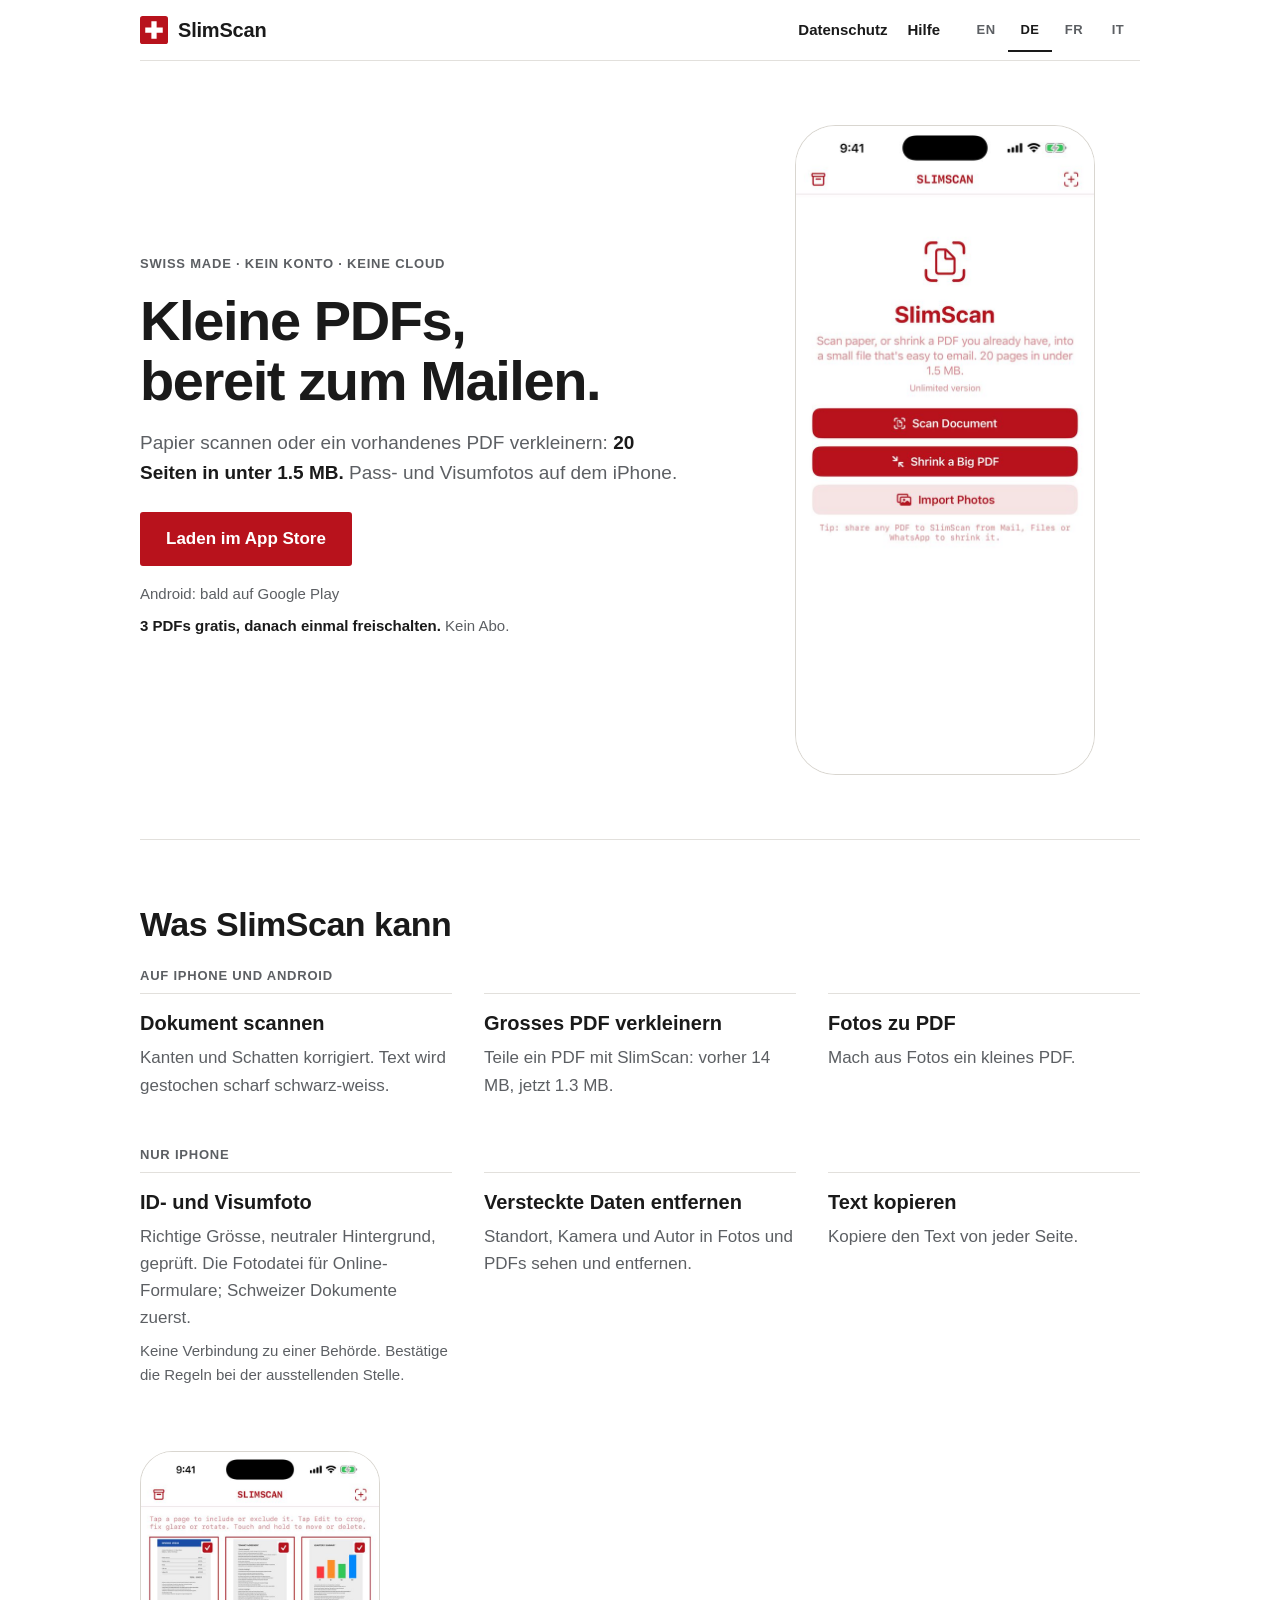
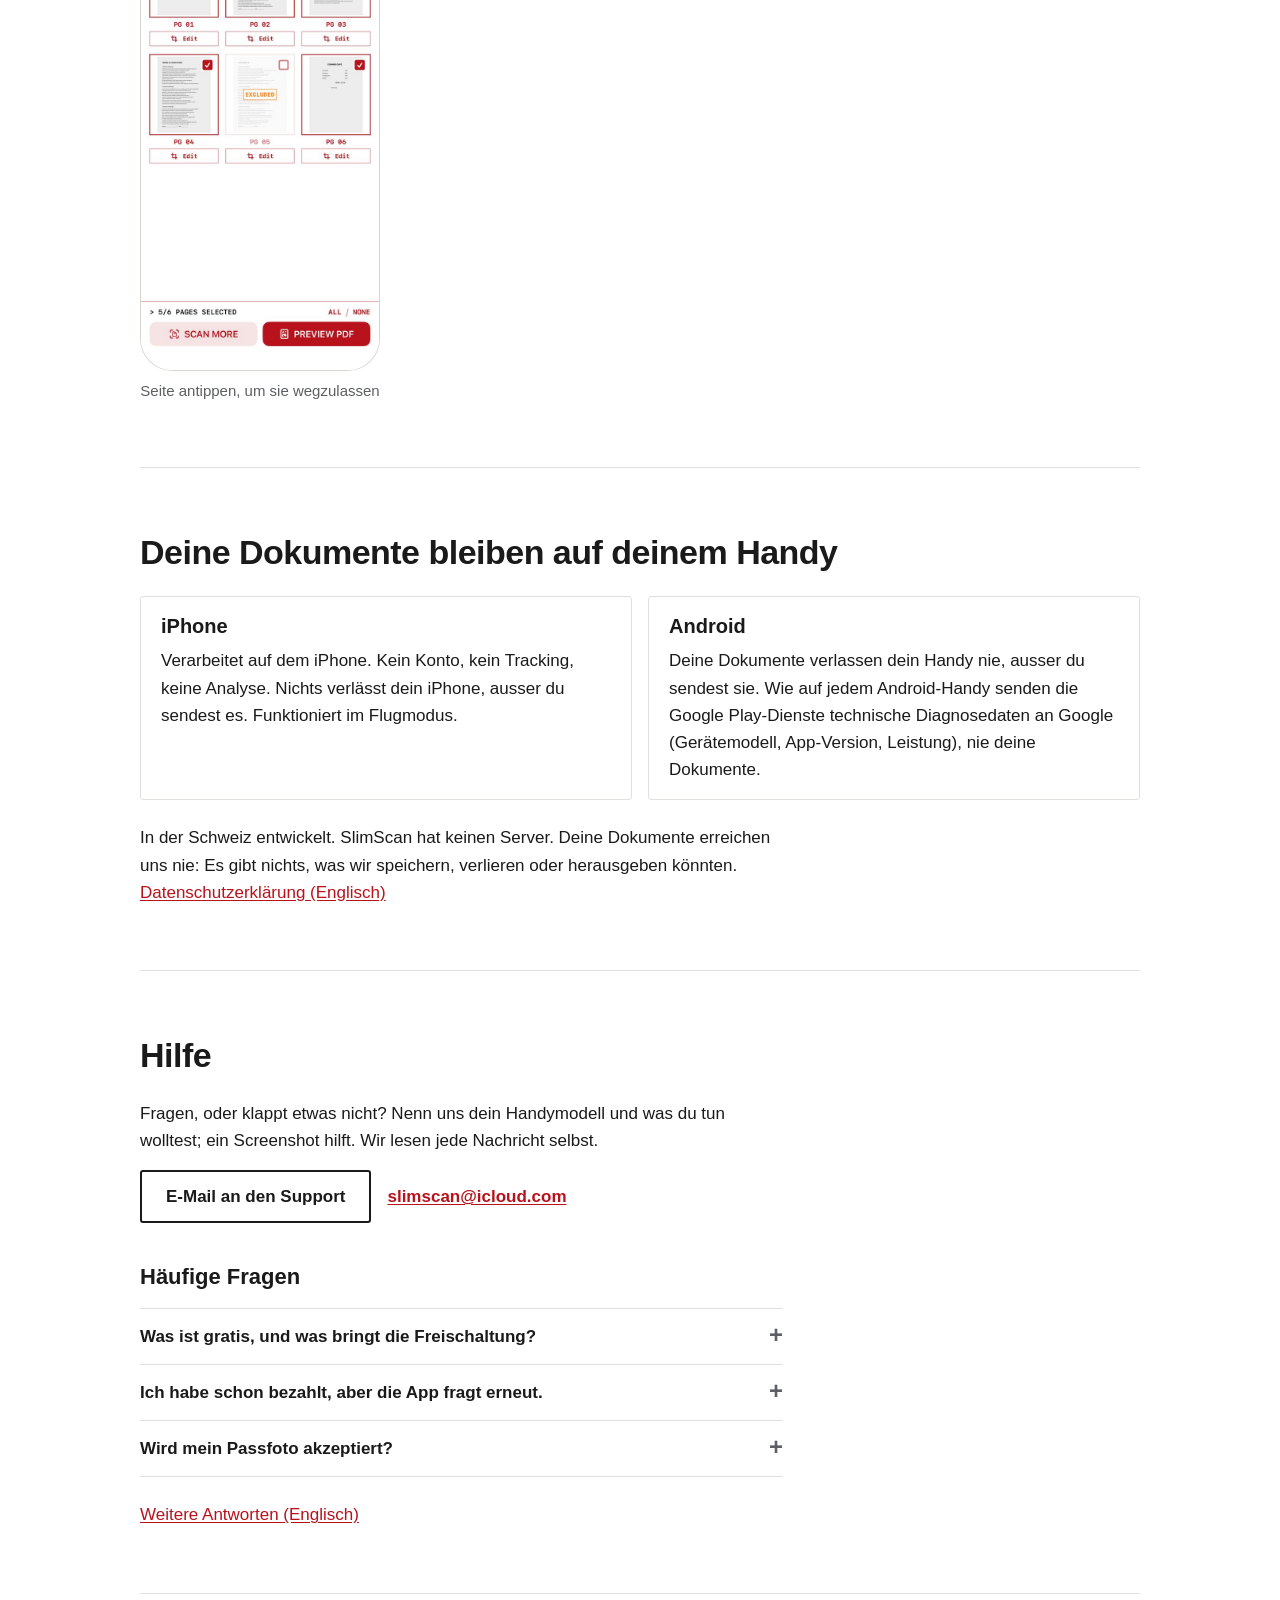
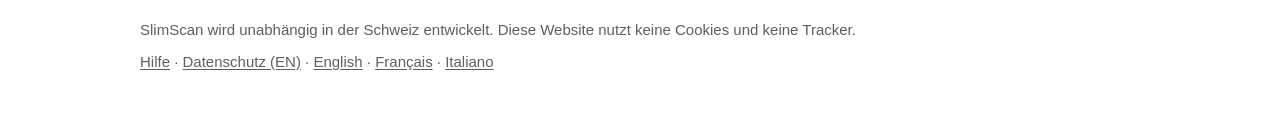
==== de/index.html @ 1dda8609 "Website v2: apply marketing and design reviews - Hero: "Small PDFs, ready to email.", new eyebrow an" ====
<!doctype html>
<html lang="de">
<head>
<meta charset="utf-8">
<meta name="viewport" content="width=device-width, initial-scale=1">
<title>SlimScan: PDF scannen und verkleinern · Swiss made</title>
<meta name="description" content="Papier scannen oder jedes PDF klein genug zum Mailen machen: 20 Seiten in unter 1.5 MB. Pass- und Visumfotos auf dem iPhone. Swiss made. Kein Konto, kein Abo.">
<meta name="color-scheme" content="light dark">
<link rel="canonical" href="https://chager5000.github.io/SlimScan-support/de/">
<link rel="alternate" hreflang="en" href="https://chager5000.github.io/SlimScan-support/">
<link rel="alternate" hreflang="de" href="https://chager5000.github.io/SlimScan-support/de/">
<link rel="alternate" hreflang="fr" href="https://chager5000.github.io/SlimScan-support/fr/">
<link rel="alternate" hreflang="it" href="https://chager5000.github.io/SlimScan-support/it/">
<link rel="alternate" hreflang="x-default" href="https://chager5000.github.io/SlimScan-support/">
<!-- TODO(owner): replace XXXXXXXXXX with SlimScan's App Store id (Safari's install banner) -->
<meta name="apple-itunes-app" content="app-id=XXXXXXXXXX">
<meta property="og:type" content="website">
<meta property="og:site_name" content="SlimScan">
<meta property="og:title" content="SlimScan: PDF scannen und verkleinern · Swiss made">
<meta property="og:description" content="Kleine PDFs, bereit zum Mailen. 20 Seiten in unter 1.5 MB. Kein Konto, keine Cloud, kein Abo.">
<meta property="og:url" content="https://chager5000.github.io/SlimScan-support/de/">
<meta property="og:image" content="https://chager5000.github.io/SlimScan-support/assets/og.png">
<meta property="og:image:width" content="1200">
<meta property="og:image:height" content="630">
<meta property="og:image:alt" content="SlimScan: kleine PDFs, Swiss made">
<meta property="og:locale" content="de_CH">
<meta name="twitter:card" content="summary_large_image">
<link rel="icon" href="../assets/icon.svg" type="image/svg+xml">
<link rel="apple-touch-icon" href="../assets/apple-touch-icon.png">
<link rel="stylesheet" href="../style.css">
</head>
<body>
<a class="skip" href="#main">Zum Inhalt springen</a>
<div class="wrap">
  <header class="top">
    <a class="brand" href="../de/" aria-current="page"><svg class="cross" viewBox="0 0 32 32" aria-hidden="true" focusable="false"><rect width="32" height="32" rx="3" fill="#B8121C"/><path fill="#fff" d="M13 6h6v7h7v6h-7v7h-6v-7H6v-6h7z"/></svg>SlimScan</a>
    <nav aria-label="Hauptmenü">
      <a href="../privacy.html" hreflang="en">Datenschutz</a>
      <a href="#support">Hilfe</a>
    </nav>
    <div class="langs" role="navigation" aria-label="Sprache">
      <a href="../" hreflang="en" lang="en" title="English">EN</a>
      <a href="../de/" hreflang="de" lang="de" title="Deutsch" aria-current="true">DE</a>
      <a href="../fr/" hreflang="fr" lang="fr" title="Français">FR</a>
      <a href="../it/" hreflang="it" lang="it" title="Italiano">IT</a>
    </div>
  </header>

  <main id="main">
  <div class="hero">
    <div>
      <p class="eyebrow">Swiss made · Kein Konto · Keine Cloud</p>
      <h1>Kleine PDFs, bereit zum Mailen.</h1>
      <p class="lead">Papier scannen oder ein vorhandenes PDF verkleinern: <strong>20 Seiten in unter 1.5 MB.</strong> Pass- und Visumfotos auf dem iPhone.</p>
      <div class="cta">
        <!-- TODO(owner): replace idXXXXXXXXXX with SlimScan's App Store id; for App Store Connect campaign stats also add &pt=PROVIDER_TOKEN -->
        <a class="btn btn-primary" href="https://apps.apple.com/app/idXXXXXXXXXX?ct=website">Laden im App Store</a>
      </div>
      <p class="soon">Android: bald auf Google Play</p>
      <p class="price"><strong>3 PDFs gratis, danach einmal freischalten.</strong> Kein Abo.</p>
    </div>
    <figure class="hero-shot">
      <picture>
        <!-- dark version later: <source srcset="../assets/01-swiss-start-dark.jpg" media="(prefers-color-scheme: dark)"> -->
        <img class="shot" src="../assets/01-swiss-start.jpg" width="600" height="1304" fetchpriority="high" decoding="async" alt="Startbildschirm von SlimScan im rot-weissen Schweizer Look">
      </picture>
    </figure>
  </div>

  <section id="features" aria-labelledby="h-features">
    <h2 id="h-features">Was SlimScan kann</h2>
    <h3 class="group">Auf iPhone und Android</h3>
    <ul class="features">
      <li>
        <h3>Dokument scannen</h3>
        <p>Kanten und Schatten korrigiert. Text wird gestochen scharf schwarz-weiss.</p>
      </li>
      <li>
        <h3>Grosses PDF verkleinern</h3>
        <p>Teile ein PDF mit SlimScan: vorher 14 MB, jetzt 1.3 MB.</p>
      </li>
      <li>
        <h3>Fotos zu PDF</h3>
        <p>Mach aus Fotos ein kleines PDF.</p>
      </li>
    </ul>
    <h3 class="group">Nur iPhone</h3>
    <ul class="features">
      <li>
        <h3>ID- und Visumfoto</h3>
        <p>Richtige Grösse, neutraler Hintergrund, geprüft. Die Fotodatei für Online-Formulare; Schweizer Dokumente zuerst.</p>
        <p class="fine">Keine Verbindung zu einer Behörde. Bestätige die Regeln bei der ausstellenden Stelle.</p>
      </li>
      <li>
        <h3>Versteckte Daten entfernen</h3>
        <p>Standort, Kamera und Autor in Fotos und PDFs sehen und entfernen.</p>
      </li>
      <li>
        <h3>Text kopieren</h3>
        <p>Kopiere den Text von jeder Seite.</p>
      </li>
    </ul>
    <ul class="screens">
      <!-- ENABLE when assets/04-swiss-export.jpg exists (remove this comment wrapper):
      <li><figure><picture><img class="shot" src="../assets/04-swiss-export.jpg" width="600" height="1304" loading="lazy" decoding="async" alt="Export-Bildschirm mit der Dateigrösse des PDFs vor dem Senden"></picture><figcaption>Grösse vor dem Senden sehen</figcaption></figure></li>
      -->
      <!-- ENABLE when assets/08-swiss-idphoto.jpg exists (remove this comment wrapper):
      <li><figure><picture><img class="shot" src="../assets/08-swiss-idphoto.jpg" width="600" height="1304" loading="lazy" decoding="async" alt="Passfoto mit neutralem Hintergrund, alle Prüfungen bestanden"></picture><figcaption>Pass- und Visumfotos, geprüft (iPhone)</figcaption></figure></li>
      -->
      <li><figure><picture><!-- dark version later: <source srcset="../assets/02-swiss-pages-dark.jpg" media="(prefers-color-scheme: dark)"> --><img class="shot" src="../assets/02-swiss-pages.jpg" width="600" height="1304" loading="lazy" decoding="async" alt="Seitenübersicht mit gescannten Seiten; eine Seite ist weggelassen"></picture><figcaption>Seite antippen, um sie wegzulassen</figcaption></figure></li>
    </ul>
  </section>

  <section id="privacy" aria-labelledby="h-privacy">
    <h2 id="h-privacy">Deine Dokumente bleiben auf deinem Handy</h2>
    <div class="split">
      <div class="box">
        <h3>iPhone</h3>
        <p>Verarbeitet auf dem iPhone. Kein Konto, kein Tracking, keine Analyse. Nichts verlässt dein iPhone, ausser du sendest es. Funktioniert im Flugmodus.</p>
      </div>
      <div class="box">
        <h3>Android</h3>
        <p>Deine Dokumente verlassen dein Handy nie, ausser du sendest sie. Wie auf jedem Android-Handy senden die Google Play-Dienste technische Diagnosedaten an Google (Gerätemodell, App-Version, Leistung), nie deine Dokumente.</p>
      </div>
    </div>
    <p class="after">In der Schweiz entwickelt. SlimScan hat keinen Server. Deine Dokumente erreichen uns nie: Es gibt nichts, was wir speichern, verlieren oder herausgeben könnten. <a href="../privacy.html" hreflang="en">Datenschutzerklärung (Englisch)</a></p>
  </section>

  <section id="support" aria-labelledby="h-support">
    <h2 id="h-support">Hilfe</h2>
    <div class="contact">
      <p>Fragen, oder klappt etwas nicht? Nenn uns dein Handymodell und was du tun wolltest; ein Screenshot hilft. Wir lesen jede Nachricht selbst.</p>
      <p class="actions"><a class="btn btn-secondary" href="mailto:slimscan@icloud.com">E-Mail an den Support</a> <a class="mail" href="mailto:slimscan@icloud.com">slimscan@icloud.com</a></p>
    </div>
    <h3 class="faq-title" id="faq">Häufige Fragen</h3>
    <div class="faq">
      <details>
        <summary>Was ist gratis, und was bringt die Freischaltung?</summary>
        <p>Deine ersten 3 PDFs sind gratis, mit einem kleinen Wasserzeichen. Danach <strong>SlimScan freischalten, einmal zahlen</strong>: kein Wasserzeichen, kein Limit, kein Abo. Der Store zeigt den Preis in deiner Währung. Passfotos: Zuschneiden und Prüfen sind gratis; Speichern und Drucken gehören zur Freischaltung.</p>
      </details>
      <details>
        <summary>Ich habe schon bezahlt, aber die App fragt erneut.</summary>
        <p>Tippe auf dem Freischalt-Bildschirm auf <strong>Kauf wiederherstellen</strong>. Nutze dieselbe Apple-ID (iPhone) oder dasselbe Google-Konto (Android) wie beim Kauf.</p>
      </details>
      <details>
        <summary>Wird mein Passfoto akzeptiert?</summary>
        <p>Die Prüfung ist eine Hilfe, keine Garantie. Bestätige die aktuellen Regeln immer bei der ausstellenden Stelle; manche Ämter nehmen keine Ausdrucke von zu Hause an. SlimScan hat keine Verbindung zu einer Behörde.</p>
      </details>
    </div>
    <p class="more"><a href="../#faq" hreflang="en">Weitere Antworten (Englisch)</a></p>
  </section>
  </main>

  <footer>
    <p>SlimScan wird unabhängig in der Schweiz entwickelt. Diese Website nutzt keine Cookies und keine Tracker.</p>
    <p><a href="#support">Hilfe</a> · <a href="../privacy.html" hreflang="en">Datenschutz (EN)</a> · <a href="../" hreflang="en" lang="en">English</a> · <a href="../fr/" hreflang="fr" lang="fr">Français</a> · <a href="../it/" hreflang="it" lang="it">Italiano</a></p>
  </footer>
</div>
</body>
</html>
---- style.css ----
/* SlimScan website. Swiss look: white, near-black, Swiss red only on the main button, the cross and links.
   Dark mode: dark neutral. No web fonts, no scripts, no cookies. All text colour pairs are >= 4.5:1.
   Type scale: 34/26 (h2), 20 (h3), 17 (body), 15 (meta), 13 (labels). Spacing: 8/16/24/40/64. */
:root {
  --bg: #FFFFFF;
  --panel: #F6F5F3;
  --line: #E2E0DC;
  --text: #1A1A1A;
  --muted: #5C5F63;      /* 6.4:1 on white */
  --red: #B8121C;        /* Swiss red; white on it 6.7:1 */
  --red-hover: #9A0F17;
  --accent: #B8121C;     /* red as text: links */
  --on-red: #FFFFFF;
  --shot-border: #D9D6D0;
  --sans: -apple-system, BlinkMacSystemFont, "Segoe UI", Roboto, "Helvetica Neue", Helvetica, Arial, sans-serif;
  color-scheme: light dark;
}

@media (prefers-color-scheme: dark) {
  :root {
    --bg: #121314;
    --panel: #1C1D1F;
    --line: #303236;
    --text: #EDEDED;
    --muted: #A6AAAF;    /* 8.0:1 on bg */
    --red: #D0161F;      /* button: white on it 5.5:1, edge vs bg 3.4:1 */
    --red-hover: #B8121C;
    --accent: #FF7A7A;   /* links: 7.4:1 on bg */
    --shot-border: #3A3C40;
  }
}

* { box-sizing: border-box; }

html { -webkit-text-size-adjust: 100%; }

body {
  margin: 0;
  background: var(--bg);
  color: var(--text);
  font: 17px/1.6 var(--sans);
}

.wrap { max-width: 1040px; margin: 0 auto; padding: 0 20px; }

a { color: var(--accent); text-underline-offset: 2px; }
a:hover { text-decoration-thickness: 2px; }

:focus-visible { outline: 3px solid var(--accent); outline-offset: 3px; border-radius: 3px; }

.skip {
  position: absolute;
  left: -9999px;
  top: 8px;
  z-index: 10;
  padding: 8px 16px;
  background: var(--bg);
  color: var(--text);
}
.skip:focus { left: 16px; outline: 3px solid var(--accent); }

h1, h2, .eyebrow { text-wrap: balance; }

/* Header */
.top {
  display: flex;
  flex-wrap: wrap;
  align-items: center;
  gap: 0 24px;
  padding: 8px 0;
  border-bottom: 1px solid var(--line);
}

.brand {
  display: inline-flex;
  align-items: center;
  gap: 10px;
  min-height: 44px;
  color: var(--text);
  text-decoration: none;
  font-weight: 800;
  font-size: 20px;
  letter-spacing: -0.01em;
}

.cross { width: 28px; height: 28px; flex: none; display: block; }

.top nav { margin-left: auto; display: flex; gap: 20px; }

.top nav a {
  display: inline-flex;
  align-items: center;
  min-height: 44px;
  color: var(--text);
  text-decoration: none;
  font-weight: 600;
  font-size: 15px;
}
.top nav a:hover { color: var(--accent); }
.top nav a[aria-current="page"] { box-shadow: inset 0 -2px 0 var(--text); }

.langs { display: flex; }
.langs a {
  display: inline-flex;
  align-items: center;
  justify-content: center;
  min-width: 44px;
  min-height: 44px;
  padding: 0 8px;
  font-size: 13px;
  font-weight: 700;
  letter-spacing: .04em;
  color: var(--muted);
  text-decoration: none;
}
.langs a:hover { color: var(--accent); }
.langs a[aria-current="true"] { color: var(--text); box-shadow: inset 0 -2px 0 var(--text); }

/* Hero */
.hero {
  display: grid;
  grid-template-columns: 1fr;
  gap: 32px;
  align-items: center;
  padding: 40px 0;
}

.eyebrow {
  margin: 0 0 16px;
  font-size: 13px;
  font-weight: 700;
  letter-spacing: .06em;
  text-transform: uppercase;
  color: var(--muted);
}

h1 {
  margin: 0 0 16px;
  font-size: clamp(34px, 7vw, 56px);
  line-height: 1.08;
  letter-spacing: -0.025em;
  font-weight: 800;
}

.lead { margin: 0 0 24px; font-size: 19px; color: var(--muted); }
.lead strong { color: var(--text); }

.cta { display: flex; flex-wrap: wrap; gap: 16px; margin-bottom: 16px; }

.btn {
  display: inline-flex;
  align-items: center;
  justify-content: center;
  min-height: 48px;
  padding: 11px 24px;
  border-radius: 3px;
  font-weight: 700;
  font-size: 17px;
  text-decoration: none;
  border: 2px solid var(--red);
}
.btn-primary { background: var(--red); color: var(--on-red); }
.btn-primary:hover { background: var(--red-hover); border-color: var(--red-hover); }
.btn-secondary { border-color: var(--text); color: var(--text); background: none; }
.btn-secondary:hover { color: var(--accent); border-color: var(--accent); }

.soon, .price { margin: 0 0 8px; font-size: 15px; color: var(--muted); }
.price strong { color: var(--text); }

.hero-shot { display: flex; justify-content: center; margin: 0; }

/* Screenshots: hairline + iPhone corner ratio, so corners stay round at any size */
.shot {
  display: block;
  width: 100%;
  max-width: 280px;
  height: auto;
  border-radius: 13.5% / 6.2%;
  border: 1px solid var(--shot-border);
}

/* Sections */
section { padding: 40px 0; border-top: 1px solid var(--line); }
section[id], h2[id], h3[id] { scroll-margin-top: 16px; }

h2 {
  margin: 0 0 24px;
  font-size: clamp(26px, 4.4vw, 34px);
  line-height: 1.2;
  letter-spacing: -0.015em;
  font-weight: 800;
}

h3 { margin: 0 0 8px; font-size: 20px; line-height: 1.3; }

.group {
  margin: 24px 0 8px;
  font-size: 13px;
  font-weight: 700;
  letter-spacing: .06em;
  text-transform: uppercase;
  color: var(--muted);
}
h2 + .group { margin-top: 0; }

.features {
  list-style: none;
  margin: 0;
  padding: 0;
  display: grid;
  grid-template-columns: 1fr;
  gap: 0 32px;
}
.features > li { border-top: 1px solid var(--line); padding: 16px 0 24px; }
.features p { margin: 0; color: var(--muted); }
.features .fine { margin-top: 8px; font-size: 15px; }

/* Screens row: phones swipe sideways inside the row (never the page); 3 across from 700 px */
.screens {
  display: flex;
  gap: 16px;
  overflow-x: auto;
  scroll-snap-type: x mandatory;
  margin: 24px -20px 0;
  padding: 0 20px 8px;
  list-style: none;
}
.screens li { flex: 0 0 62%; max-width: 260px; scroll-snap-align: start; }
.screens figure { margin: 0; }
.screens .shot { max-width: 100%; }
.screens figcaption { margin-top: 8px; font-size: 15px; color: var(--muted); text-align: center; }

/* Privacy */
.split { display: grid; grid-template-columns: 1fr; gap: 16px; }
.box { border: 1px solid var(--line); border-radius: 3px; padding: 16px 20px; }
.box p { margin: 0; }
.after { margin: 24px 0 0; }

/* Support / FAQ */
.contact { margin: 0 0 40px; }
.contact p { margin: 0 0 16px; }
.contact .actions { display: flex; flex-wrap: wrap; align-items: center; gap: 8px 16px; margin: 0; }
.contact .mail { font-weight: 700; overflow-wrap: anywhere; }

.faq-title { margin: 0 0 16px; font-size: 22px; }

.faq details { border-bottom: 1px solid var(--line); }
.faq details:first-of-type { border-top: 1px solid var(--line); }
.faq summary {
  display: flex;
  justify-content: space-between;
  gap: 16px;
  padding: 14px 0;
  cursor: pointer;
  font-weight: 700;
  list-style: none;
}
.faq summary:hover { color: var(--accent); }
.faq summary::-webkit-details-marker { display: none; }
.faq summary::after { content: "+"; flex: none; font-size: 24px; line-height: 1; color: var(--muted); }
.faq details[open] summary::after { content: "\2212"; }
.faq details p { margin: 0 0 16px; }
.more { margin: 24px 0 0; }

/* Comfortable line length */
.lead, .faq, .contact, .after, .box p, .features p, .more { max-width: 68ch; }

/* Long-form page (privacy) */
.doc { max-width: 68ch; padding-top: 40px; padding-bottom: 8px; }
.doc h1 { font-size: clamp(32px, 6vw, 44px); }
.doc h2 { margin: 40px 0 16px; padding-top: 24px; border-top: 1px solid var(--line); }
.doc h3 { margin-top: 24px; }
.doc .dek { color: var(--muted); font-size: 15px; margin: 0 0 24px; }
.doc ul { padding-left: 24px; }
.doc li { margin-bottom: 4px; }

.summary { border: 1px solid var(--line); border-radius: 3px; padding: 16px 20px; }
.summary p { margin: 16px 0 0; }

.doc .pills { display: flex; flex-wrap: wrap; gap: 8px; margin: 0; padding: 0; list-style: none; }
.pill {
  margin: 0;
  padding: 3px 10px;
  font-size: 13px;
  font-weight: 700;
  border-radius: 3px;
  border: 1px solid var(--line);
  background: var(--bg);
  color: var(--text);
}

.doc .toc { display: flex; flex-wrap: wrap; gap: 0 20px; margin: 16px 0 0; padding: 0; list-style: none; font-size: 15px; }
.doc .toc li { margin: 0; }
.toc a { display: inline-flex; align-items: center; min-height: 44px; }

/* Footer */
footer { border-top: 1px solid var(--line); padding: 24px 0 40px; font-size: 15px; color: var(--muted); }
footer p { margin: 0 0 8px; }
footer a { color: var(--muted); }
footer a:hover { color: var(--accent); }

/* Wider screens */
@media (min-width: 700px) {
  .features { grid-template-columns: 1fr 1fr; }
  .split { grid-template-columns: 1fr 1fr; }
  .screens {
    display: grid;
    grid-template-columns: repeat(3, minmax(0, 240px));
    gap: 32px;
    overflow: visible;
    margin: 40px 0 0;
    padding: 0;
  }
  .screens li { max-width: none; }
}

@media (min-width: 960px) {
  .hero { grid-template-columns: 1.4fr 1fr; gap: 64px; padding: 64px 0; }
  section { padding: 64px 0; }
  .features { grid-template-columns: 1fr 1fr 1fr; }
  .shot { max-width: 300px; }
}

@media (max-width: 440px) {
  .wrap { padding: 0 16px; }
  .screens { margin: 24px -16px 0; padding: 0 16px 8px; }
  .top nav { margin-left: 0; order: 3; width: 100%; }
  .langs { margin-left: auto; }
  .btn { width: 100%; }
  .lead { font-size: 18px; }
  .hero-shot .shot { max-width: 200px; }
}

@media (prefers-reduced-motion: no-preference) {
  html { scroll-behavior: smooth; }
}
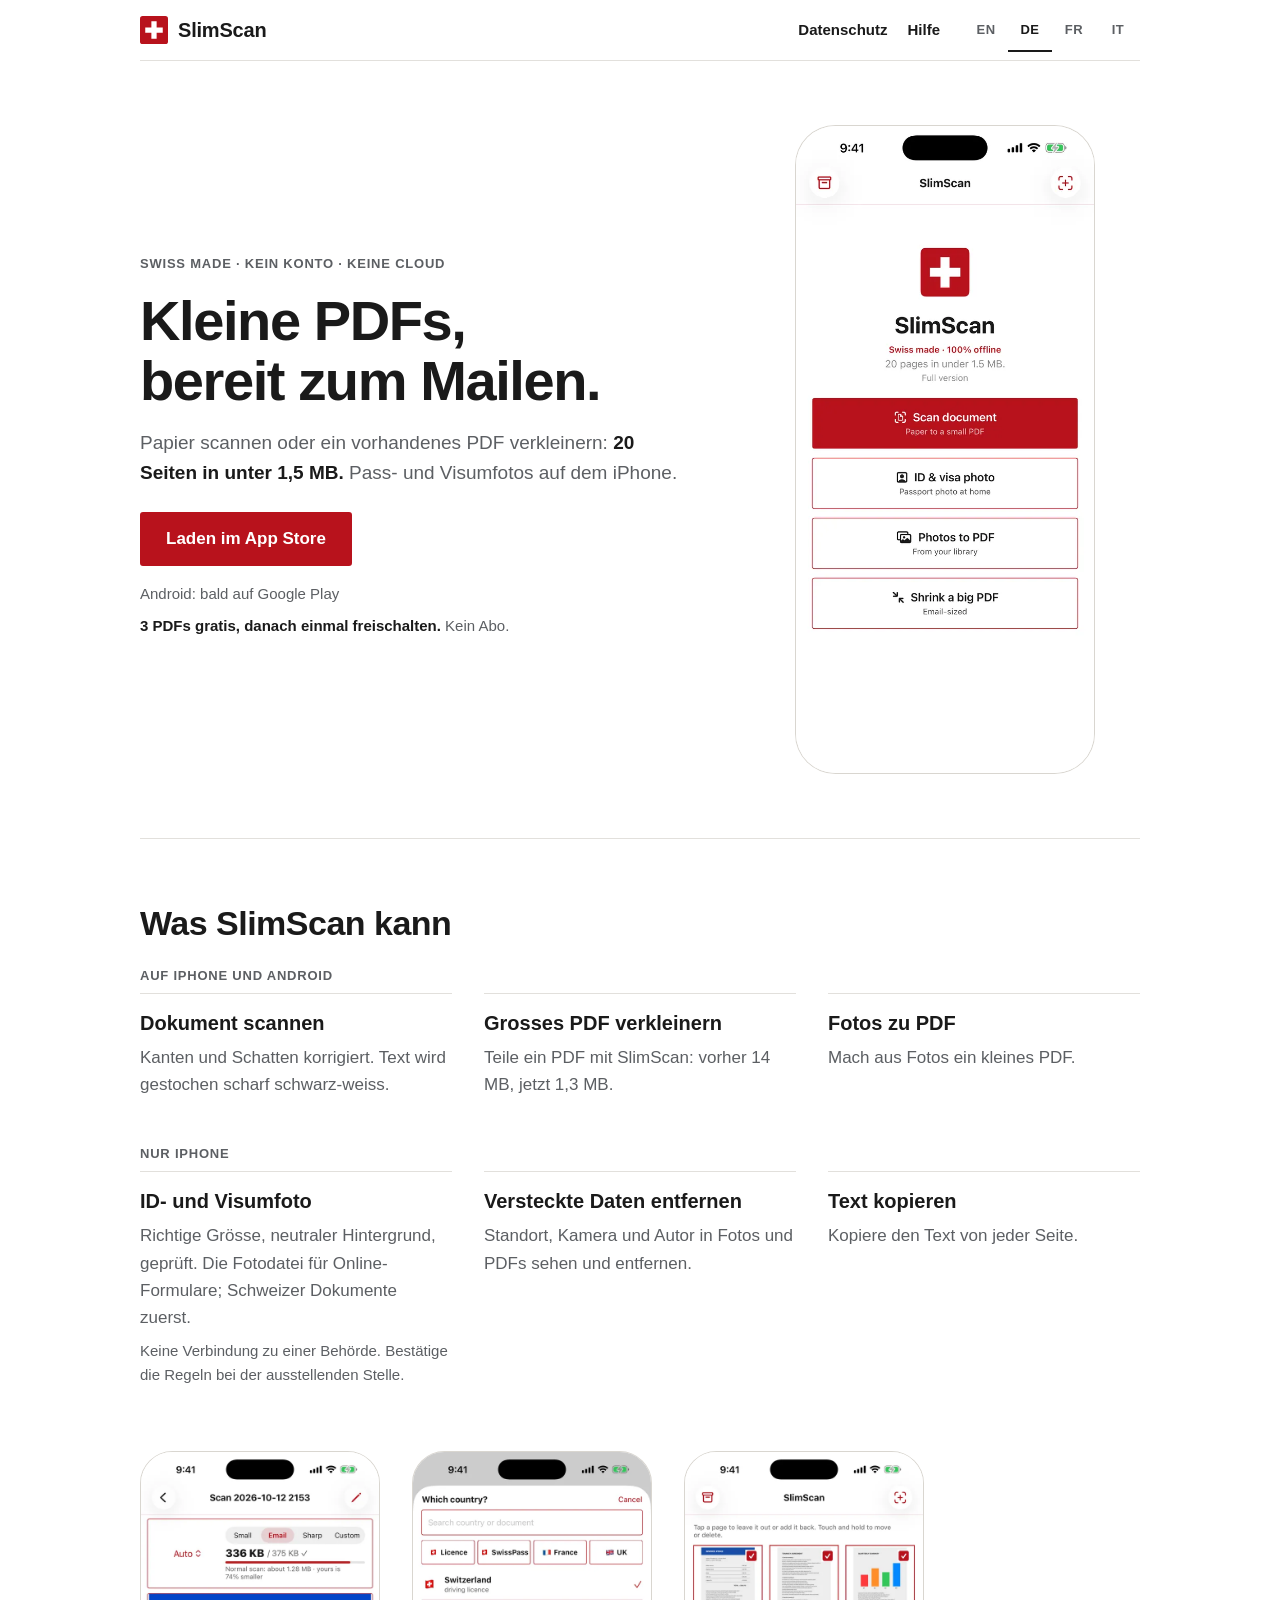
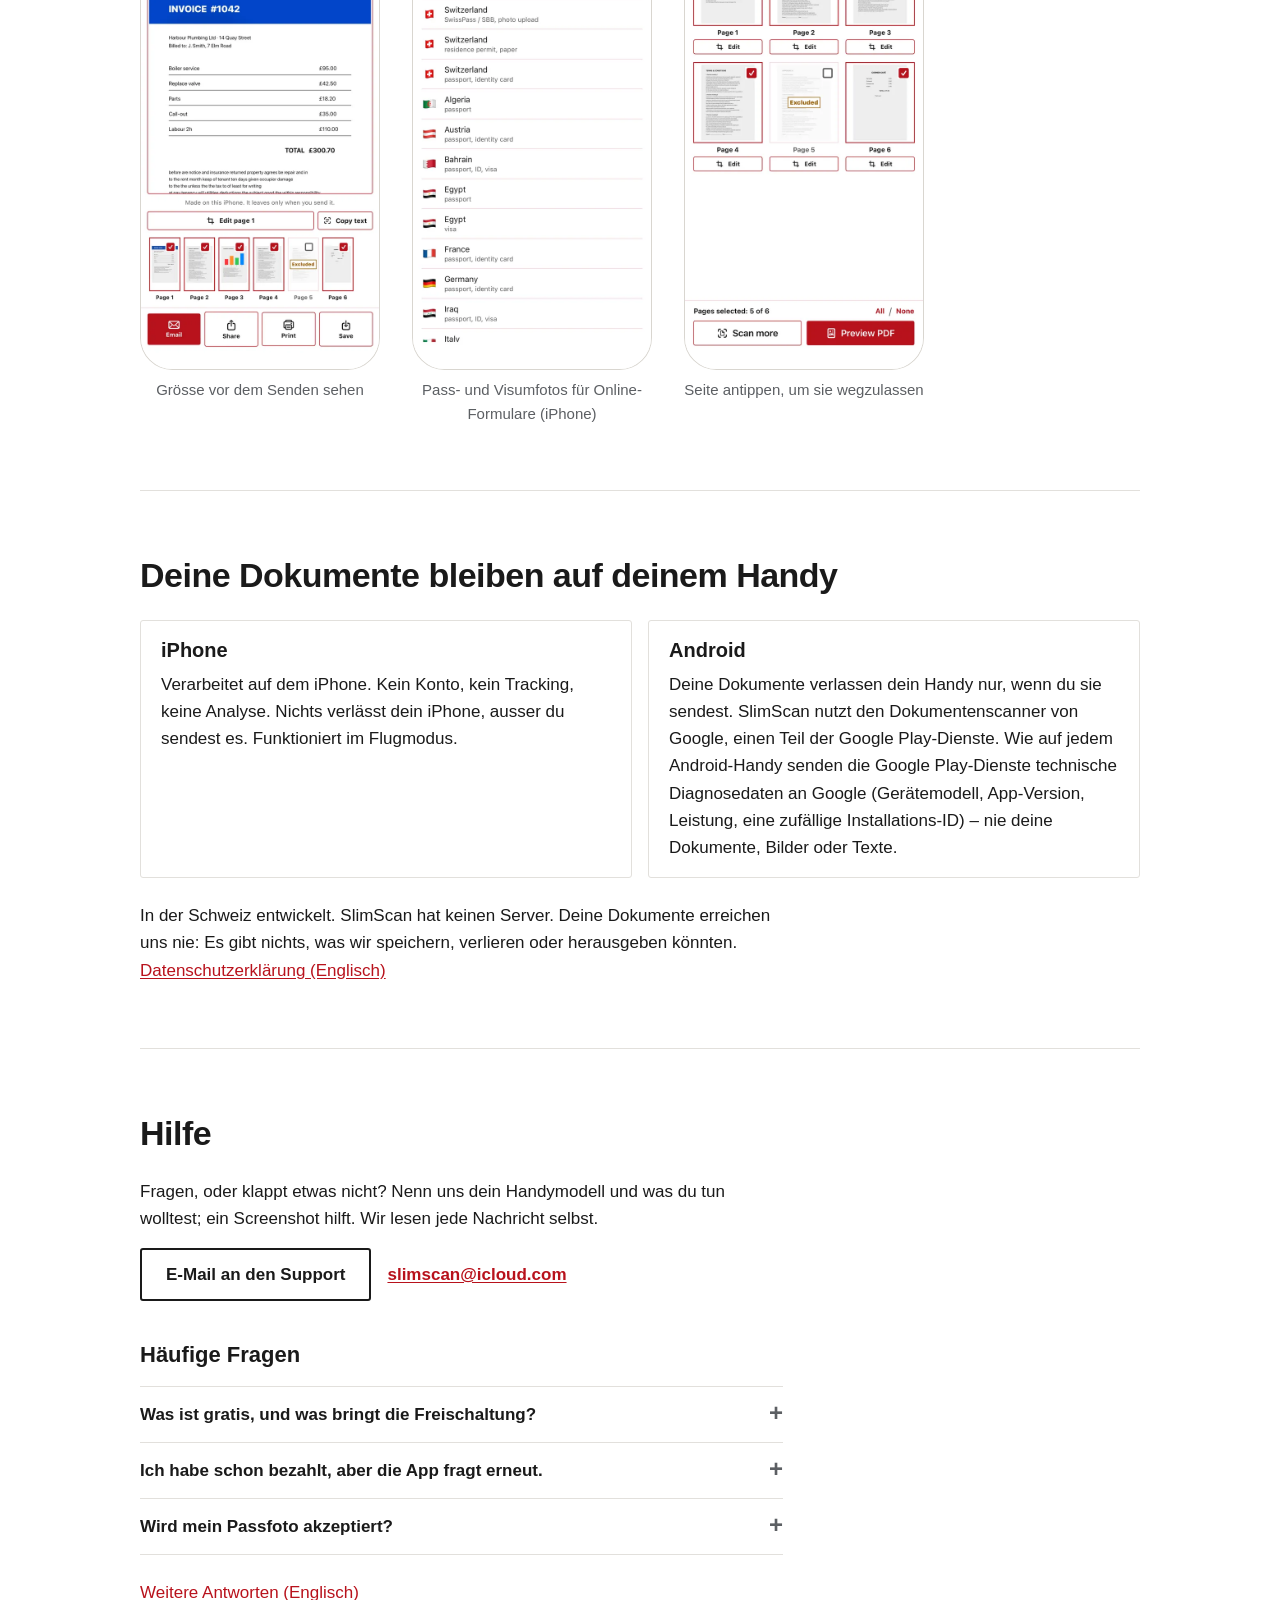
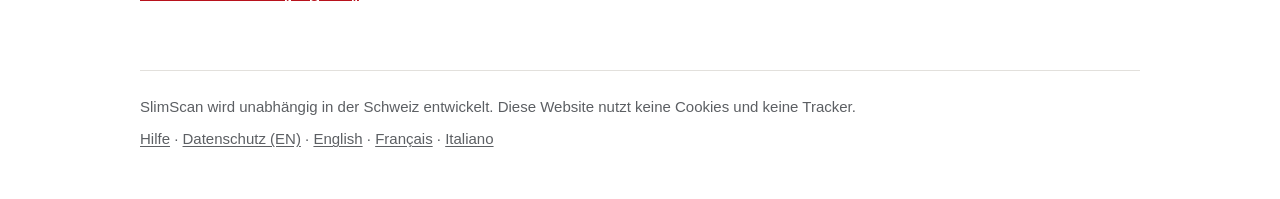
==== commit 087f4dc6: "Website v2: new Swiss screenshot set, Play privacy wording, decimal comma - Screenshots from the 12 " ====
--- a/de/index.html
+++ b/de/index.html
@@ -4,7 +4,7 @@
 <meta charset="utf-8">
 <meta name="viewport" content="width=device-width, initial-scale=1">
 <title>SlimScan: PDF scannen und verkleinern · Swiss made</title>
-<meta name="description" content="Papier scannen oder jedes PDF klein genug zum Mailen machen: 20 Seiten in unter 1.5 MB. Pass- und Visumfotos auf dem iPhone. Swiss made. Kein Konto, kein Abo.">
+<meta name="description" content="Papier scannen oder jedes PDF klein genug zum Mailen machen: 20 Seiten in unter 1,5 MB. Pass- und Visumfotos auf dem iPhone. Swiss made. Kein Konto, kein Abo.">
 <meta name="color-scheme" content="light dark">
 <link rel="canonical" href="https://chager5000.github.io/SlimScan-support/de/">
 <link rel="alternate" hreflang="en" href="https://chager5000.github.io/SlimScan-support/">
@@ -17,7 +17,7 @@
 <meta property="og:type" content="website">
 <meta property="og:site_name" content="SlimScan">
 <meta property="og:title" content="SlimScan: PDF scannen und verkleinern · Swiss made">
-<meta property="og:description" content="Kleine PDFs, bereit zum Mailen. 20 Seiten in unter 1.5 MB. Kein Konto, keine Cloud, kein Abo.">
+<meta property="og:description" content="Kleine PDFs, bereit zum Mailen. 20 Seiten in unter 1,5 MB. Kein Konto, keine Cloud, kein Abo.">
 <meta property="og:url" content="https://chager5000.github.io/SlimScan-support/de/">
 <meta property="og:image" content="https://chager5000.github.io/SlimScan-support/assets/og.png">
 <meta property="og:image:width" content="1200">
@@ -51,7 +51,7 @@
     <div>
       <p class="eyebrow">Swiss made · Kein Konto · Keine Cloud</p>
       <h1>Kleine PDFs, bereit zum Mailen.</h1>
-      <p class="lead">Papier scannen oder ein vorhandenes PDF verkleinern: <strong>20 Seiten in unter 1.5 MB.</strong> Pass- und Visumfotos auf dem iPhone.</p>
+      <p class="lead">Papier scannen oder ein vorhandenes PDF verkleinern: <strong>20 Seiten in unter 1,5 MB.</strong> Pass- und Visumfotos auf dem iPhone.</p>
       <div class="cta">
         <!-- TODO(owner): replace idXXXXXXXXXX with SlimScan's App Store id; for App Store Connect campaign stats also add &pt=PROVIDER_TOKEN -->
         <a class="btn btn-primary" href="https://apps.apple.com/app/idXXXXXXXXXX?ct=website">Laden im App Store</a>
@@ -61,8 +61,9 @@
     </div>
     <figure class="hero-shot">
       <picture>
-        <!-- dark version later: <source srcset="../assets/01-swiss-start-dark.jpg" media="(prefers-color-scheme: dark)"> -->
-        <img class="shot" src="../assets/01-swiss-start.jpg" width="600" height="1304" fetchpriority="high" decoding="async" alt="Startbildschirm von SlimScan im rot-weissen Schweizer Look">
+        <!-- dark version later: <source srcset="../assets/01-swiss-start-dark.webp" type="image/webp" media="(prefers-color-scheme: dark)"> -->
+        <source srcset="../assets/01-swiss-start.webp" type="image/webp">
+        <img class="shot" src="../assets/01-swiss-start.jpg" width="580" height="1260" fetchpriority="high" decoding="async" alt="Startbildschirm von SlimScan im Schweizer Look, mit den Tasten Scan document, ID &amp; visa photo, Photos to PDF und Shrink a big PDF">
       </picture>
     </figure>
   </div>
@@ -77,7 +78,7 @@
       </li>
       <li>
         <h3>Grosses PDF verkleinern</h3>
-        <p>Teile ein PDF mit SlimScan: vorher 14 MB, jetzt 1.3 MB.</p>
+        <p>Teile ein PDF mit SlimScan: vorher 14 MB, jetzt 1,3 MB.</p>
       </li>
       <li>
         <h3>Fotos zu PDF</h3>
@@ -101,13 +102,9 @@
       </li>
     </ul>
     <ul class="screens">
-      <!-- ENABLE when assets/04-swiss-export.jpg exists (remove this comment wrapper):
-      <li><figure><picture><img class="shot" src="../assets/04-swiss-export.jpg" width="600" height="1304" loading="lazy" decoding="async" alt="Export-Bildschirm mit der Dateigrösse des PDFs vor dem Senden"></picture><figcaption>Grösse vor dem Senden sehen</figcaption></figure></li>
-      -->
-      <!-- ENABLE when assets/08-swiss-idphoto.jpg exists (remove this comment wrapper):
-      <li><figure><picture><img class="shot" src="../assets/08-swiss-idphoto.jpg" width="600" height="1304" loading="lazy" decoding="async" alt="Passfoto mit neutralem Hintergrund, alle Prüfungen bestanden"></picture><figcaption>Pass- und Visumfotos, geprüft (iPhone)</figcaption></figure></li>
-      -->
-      <li><figure><picture><!-- dark version later: <source srcset="../assets/02-swiss-pages-dark.jpg" media="(prefers-color-scheme: dark)"> --><img class="shot" src="../assets/02-swiss-pages.jpg" width="600" height="1304" loading="lazy" decoding="async" alt="Seitenübersicht mit gescannten Seiten; eine Seite ist weggelassen"></picture><figcaption>Seite antippen, um sie wegzulassen</figcaption></figure></li>
+      <li><figure><picture><!-- dark version later: <source srcset="../assets/04-swiss-export-dark.webp" type="image/webp" media="(prefers-color-scheme: dark)"> --><source srcset="../assets/04-swiss-export.webp" type="image/webp"><img class="shot" src="../assets/04-swiss-export.jpg" width="580" height="1260" loading="lazy" decoding="async" alt="Export-Bildschirm: Das PDF hat 336 KB, unter dem E-Mail-Limit von 375 KB und 74 % kleiner als ein normaler Scan, mit den Tasten Email, Share, Print und Save"></picture><figcaption>Grösse vor dem Senden sehen</figcaption></figure></li>
+      <li><figure><picture><!-- dark version later: <source srcset="../assets/09-swiss-idphoto-chooser-dark.webp" type="image/webp" media="(prefers-color-scheme: dark)"> --><source srcset="../assets/09-swiss-idphoto-chooser.webp" type="image/webp"><img class="shot" src="../assets/09-swiss-idphoto-chooser.jpg" width="580" height="1260" loading="lazy" decoding="async" alt="Dokumentauswahl für Passfotos: zuerst Schweizer Führerausweis, SwissPass und Aufenthaltsbewilligung, dann Länder von A bis Z"></picture><figcaption>Pass- und Visumfotos für Online-Formulare (iPhone)</figcaption></figure></li>
+      <li><figure><picture><!-- dark version later: <source srcset="../assets/02-swiss-pages-dark.webp" type="image/webp" media="(prefers-color-scheme: dark)"> --><source srcset="../assets/02-swiss-pages.webp" type="image/webp"><img class="shot" src="../assets/02-swiss-pages.jpg" width="580" height="1260" loading="lazy" decoding="async" alt="Seitenübersicht mit sechs gescannten Seiten; Seite 5 ist weggelassen, 5 von 6 gewählt"></picture><figcaption>Seite antippen, um sie wegzulassen</figcaption></figure></li>
     </ul>
   </section>
 
@@ -120,7 +117,7 @@
       </div>
       <div class="box">
         <h3>Android</h3>
-        <p>Deine Dokumente verlassen dein Handy nie, ausser du sendest sie. Wie auf jedem Android-Handy senden die Google Play-Dienste technische Diagnosedaten an Google (Gerätemodell, App-Version, Leistung), nie deine Dokumente.</p>
+        <p>Deine Dokumente verlassen dein Handy nur, wenn du sie sendest. SlimScan nutzt den Dokumentenscanner von Google, einen Teil der Google Play-Dienste. Wie auf jedem Android-Handy senden die Google Play-Dienste technische Diagnosedaten an Google (Gerätemodell, App-Version, Leistung, eine zufällige Installations-ID) – nie deine Dokumente, Bilder oder Texte.</p>
       </div>
     </div>
     <p class="after">In der Schweiz entwickelt. SlimScan hat keinen Server. Deine Dokumente erreichen uns nie: Es gibt nichts, was wir speichern, verlieren oder herausgeben könnten. <a href="../privacy.html" hreflang="en">Datenschutzerklärung (Englisch)</a></p>
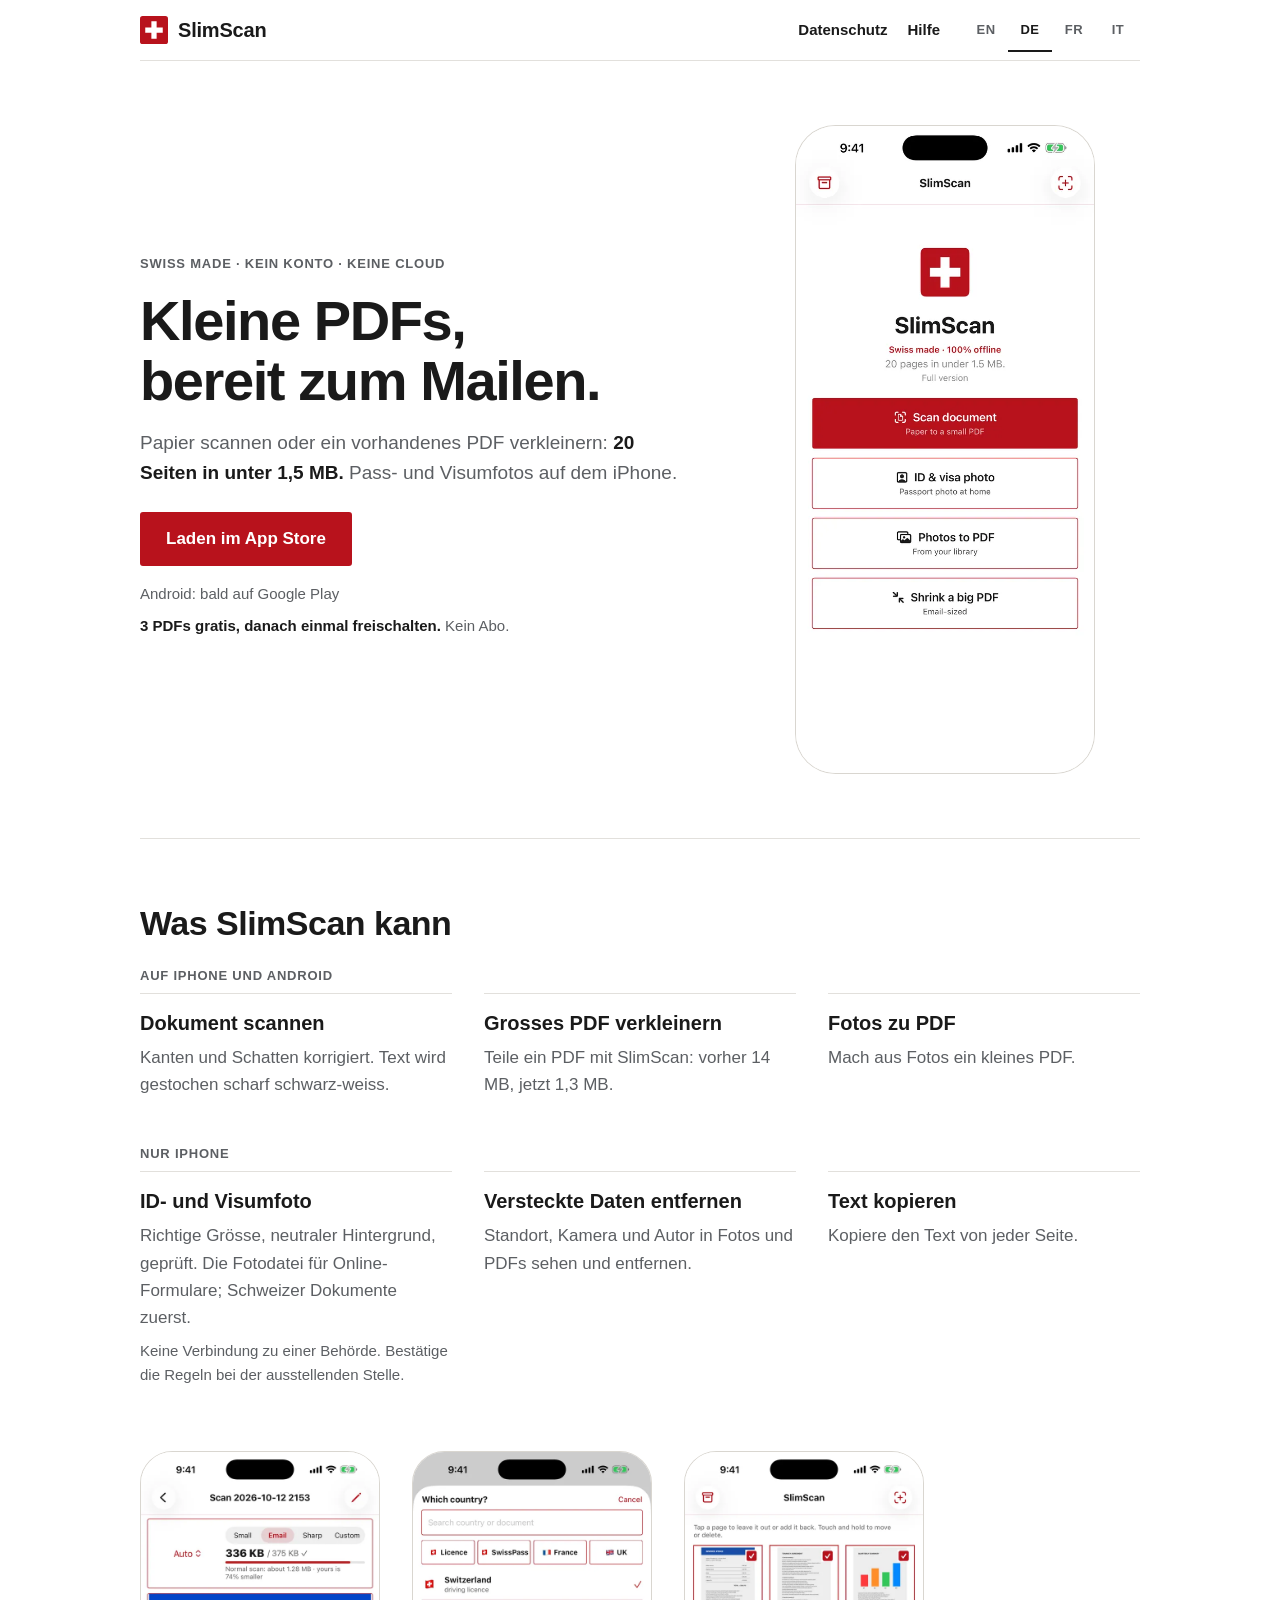
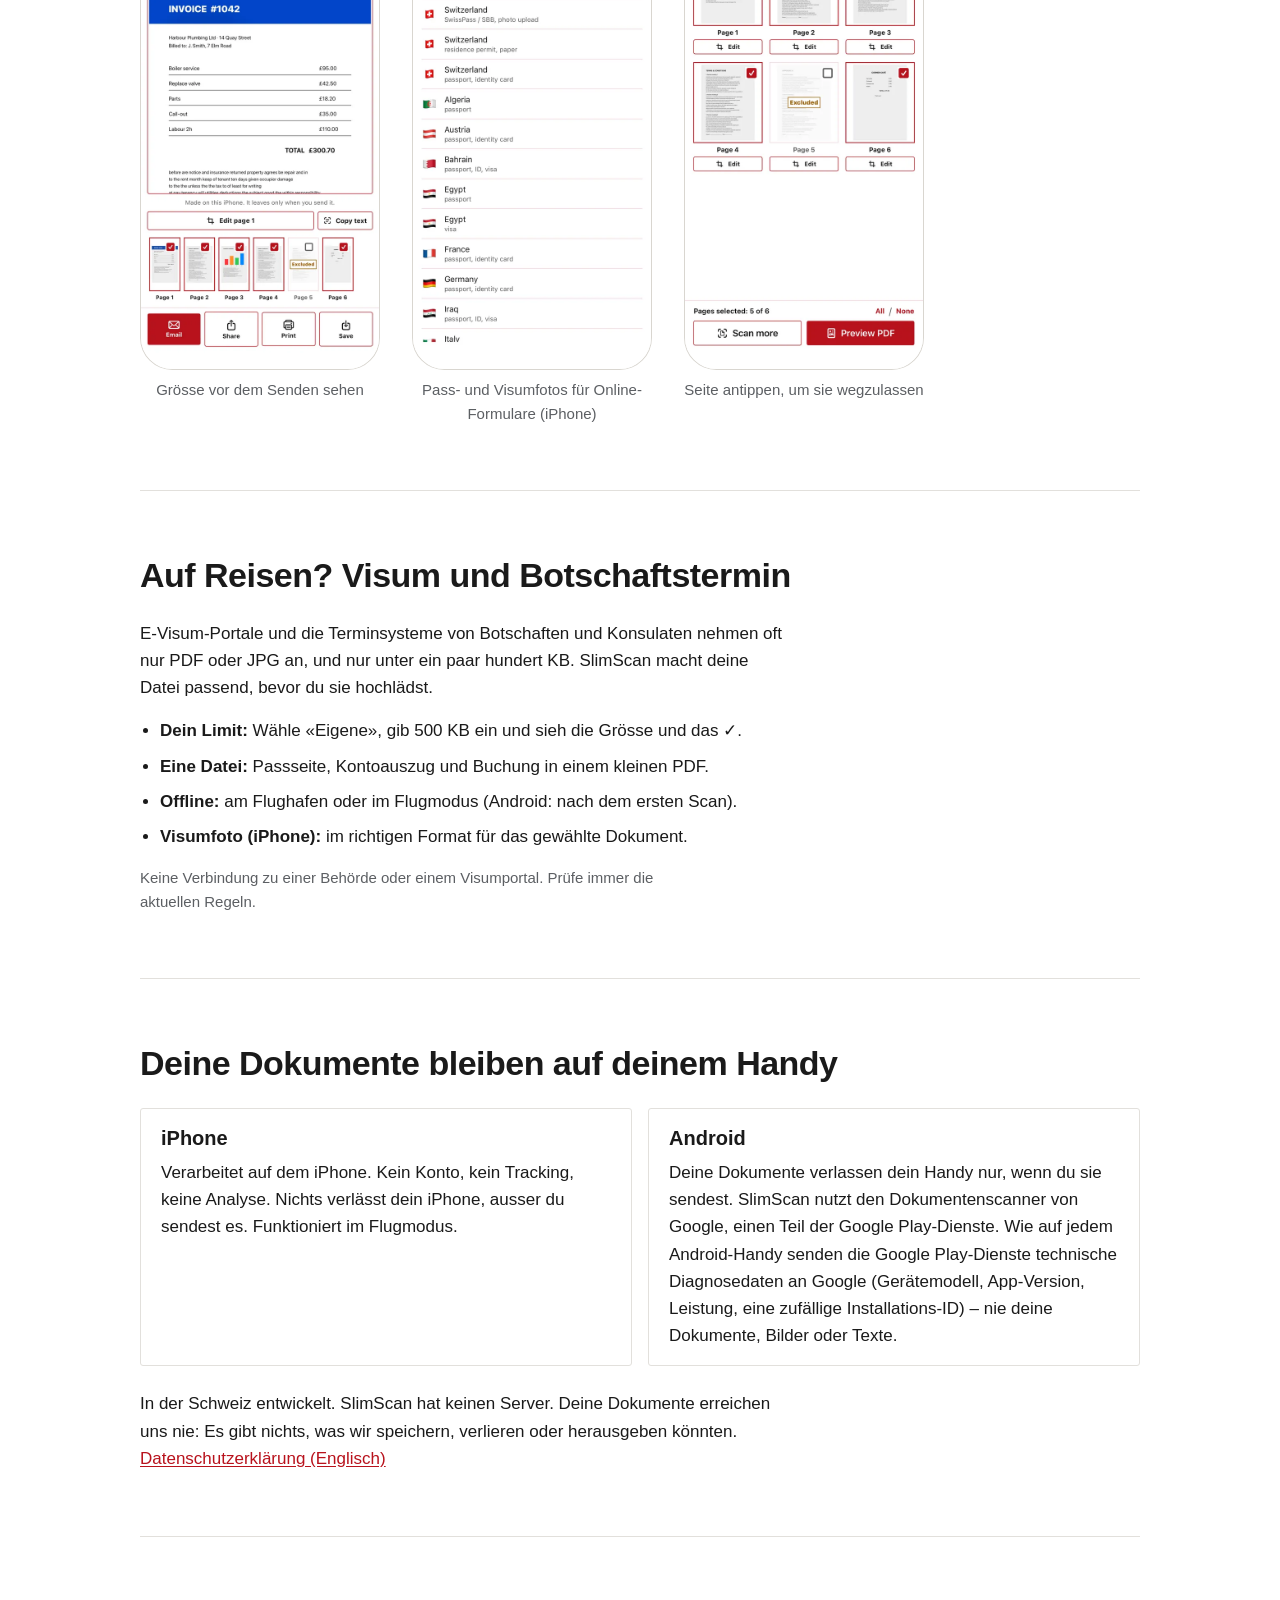
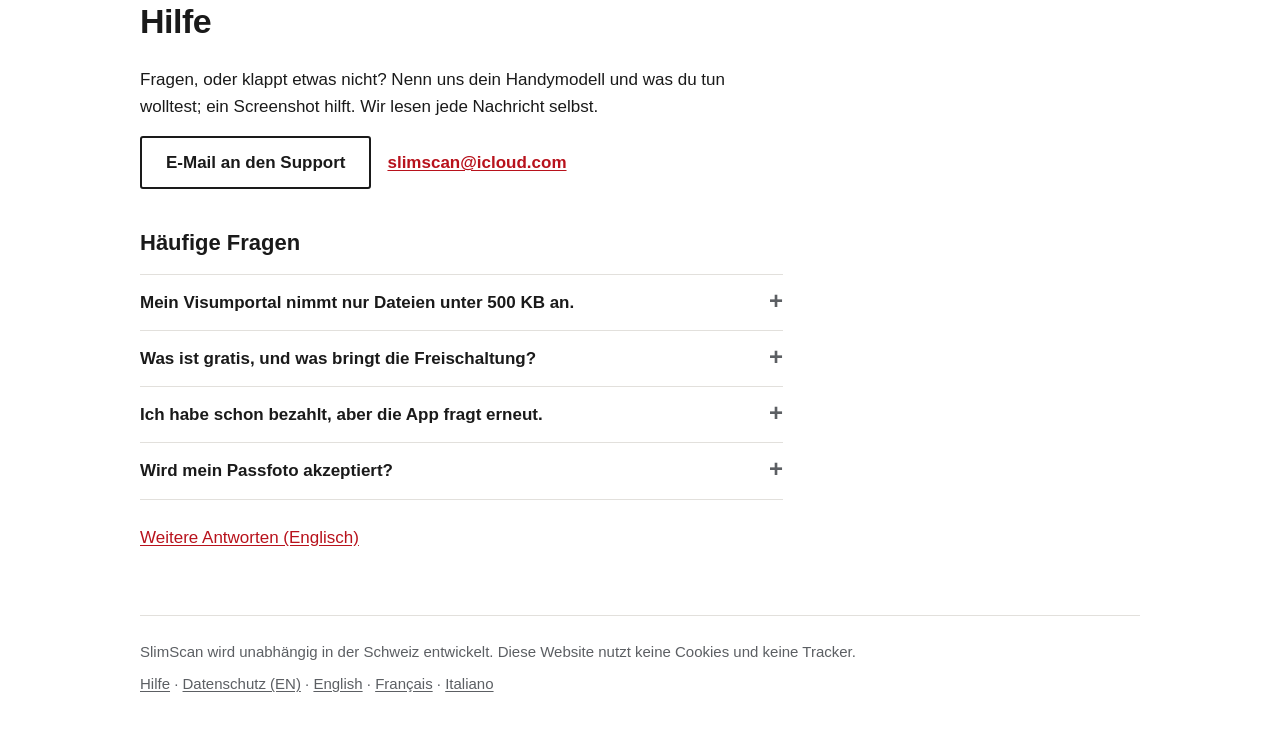
==== commit 964e452c: "Website v2: "Travelling? Visas and embassy appointments" block and visa-portal FAQ (EN/DE/FR/IT) Co-" ====
--- a/de/index.html
+++ b/de/index.html
@@ -108,6 +108,18 @@
     </ul>
   </section>
 
+  <section id="travel" aria-labelledby="h-travel">
+    <h2 id="h-travel">Auf Reisen? Visum und Botschaftstermin</h2>
+    <p class="intro">E-Visum-Portale und die Terminsysteme von Botschaften und Konsulaten nehmen oft nur PDF oder JPG an, und nur unter ein paar hundert KB. SlimScan macht deine Datei passend, bevor du sie hochlädst.</p>
+    <ul class="ticks">
+      <li><strong>Dein Limit:</strong> Wähle «Eigene», gib 500 KB ein und sieh die Grösse und das ✓.</li>
+      <li><strong>Eine Datei:</strong> Passseite, Kontoauszug und Buchung in einem kleinen PDF.</li>
+      <li><strong>Offline:</strong> am Flughafen oder im Flugmodus (Android: nach dem ersten Scan).</li>
+      <li><strong>Visumfoto (iPhone):</strong> im richtigen Format für das gewählte Dokument.</li>
+    </ul>
+    <p class="fine">Keine Verbindung zu einer Behörde oder einem Visumportal. Prüfe immer die aktuellen Regeln.</p>
+  </section>
+
   <section id="privacy" aria-labelledby="h-privacy">
     <h2 id="h-privacy">Deine Dokumente bleiben auf deinem Handy</h2>
     <div class="split">
@@ -132,6 +144,10 @@
     <h3 class="faq-title" id="faq">Häufige Fragen</h3>
     <div class="faq">
       <details>
+        <summary>Mein Visumportal nimmt nur Dateien unter 500 KB an.</summary>
+        <p>Scanne die Seiten oder tippe auf <strong>Grosses PDF verkleinern</strong>. Wähle <strong>Eigene</strong>, gib <strong>500 KB</strong> ein und lade hoch, sobald du das ✓ siehst. Wird es nicht klein genug, versuche S/W oder weniger Seiten. Das Portal will JPG? Auf dem iPhone macht <strong>Als Bilder teilen (JPG)</strong> ein Bild pro Seite; diese folgen dem Limit nicht, prüfe also ihre Grösse. Visumfoto auf dem iPhone: <strong>ID- und Visumfoto</strong>, dann dein Dokument oder «Eigene Grösse» mit deinem Dateilimit.</p>
+      </details>
+      <details>
         <summary>Was ist gratis, und was bringt die Freischaltung?</summary>
         <p>Deine ersten 3 PDFs sind gratis, mit einem kleinen Wasserzeichen. Danach <strong>SlimScan freischalten, einmal zahlen</strong>: kein Wasserzeichen, kein Limit, kein Abo. Der Store zeigt den Preis in deiner Währung. Passfotos: Zuschneiden und Prüfen sind gratis; Speichern und Drucken gehören zur Freischaltung.</p>
       </details>
--- a/style.css
+++ b/style.css
@@ -231,6 +231,12 @@
 .screens figcaption { margin-top: 8px; font-size: 15px; color: var(--muted); text-align: center; }
 
 /* Privacy */
+/* Travel */
+.intro { margin: 0 0 16px; max-width: 68ch; }
+.ticks { margin: 0 0 16px; padding-left: 20px; max-width: 68ch; }
+.ticks li { margin-bottom: 8px; }
+#travel .fine { margin: 0; font-size: 15px; color: var(--muted); max-width: 68ch; }
+
 .split { display: grid; grid-template-columns: 1fr; gap: 16px; }
 .box { border: 1px solid var(--line); border-radius: 3px; padding: 16px 20px; }
 .box p { margin: 0; }
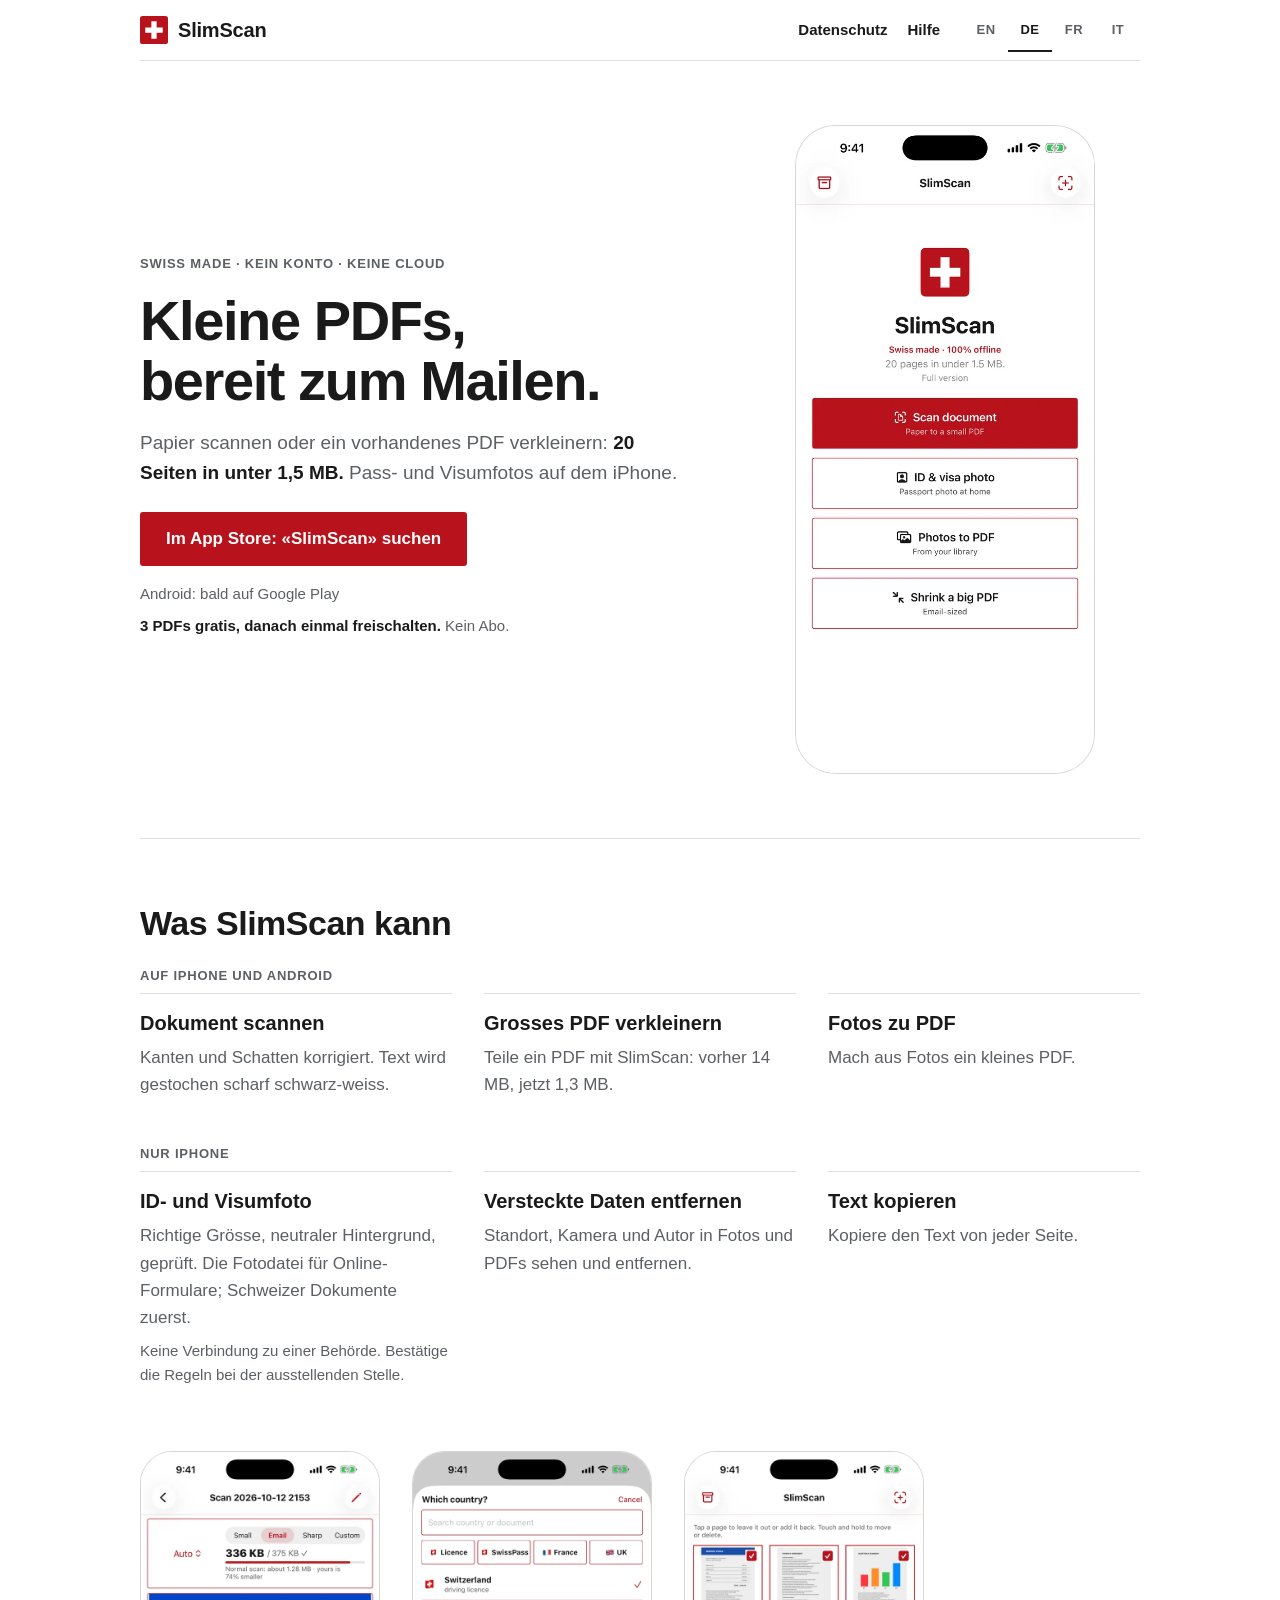
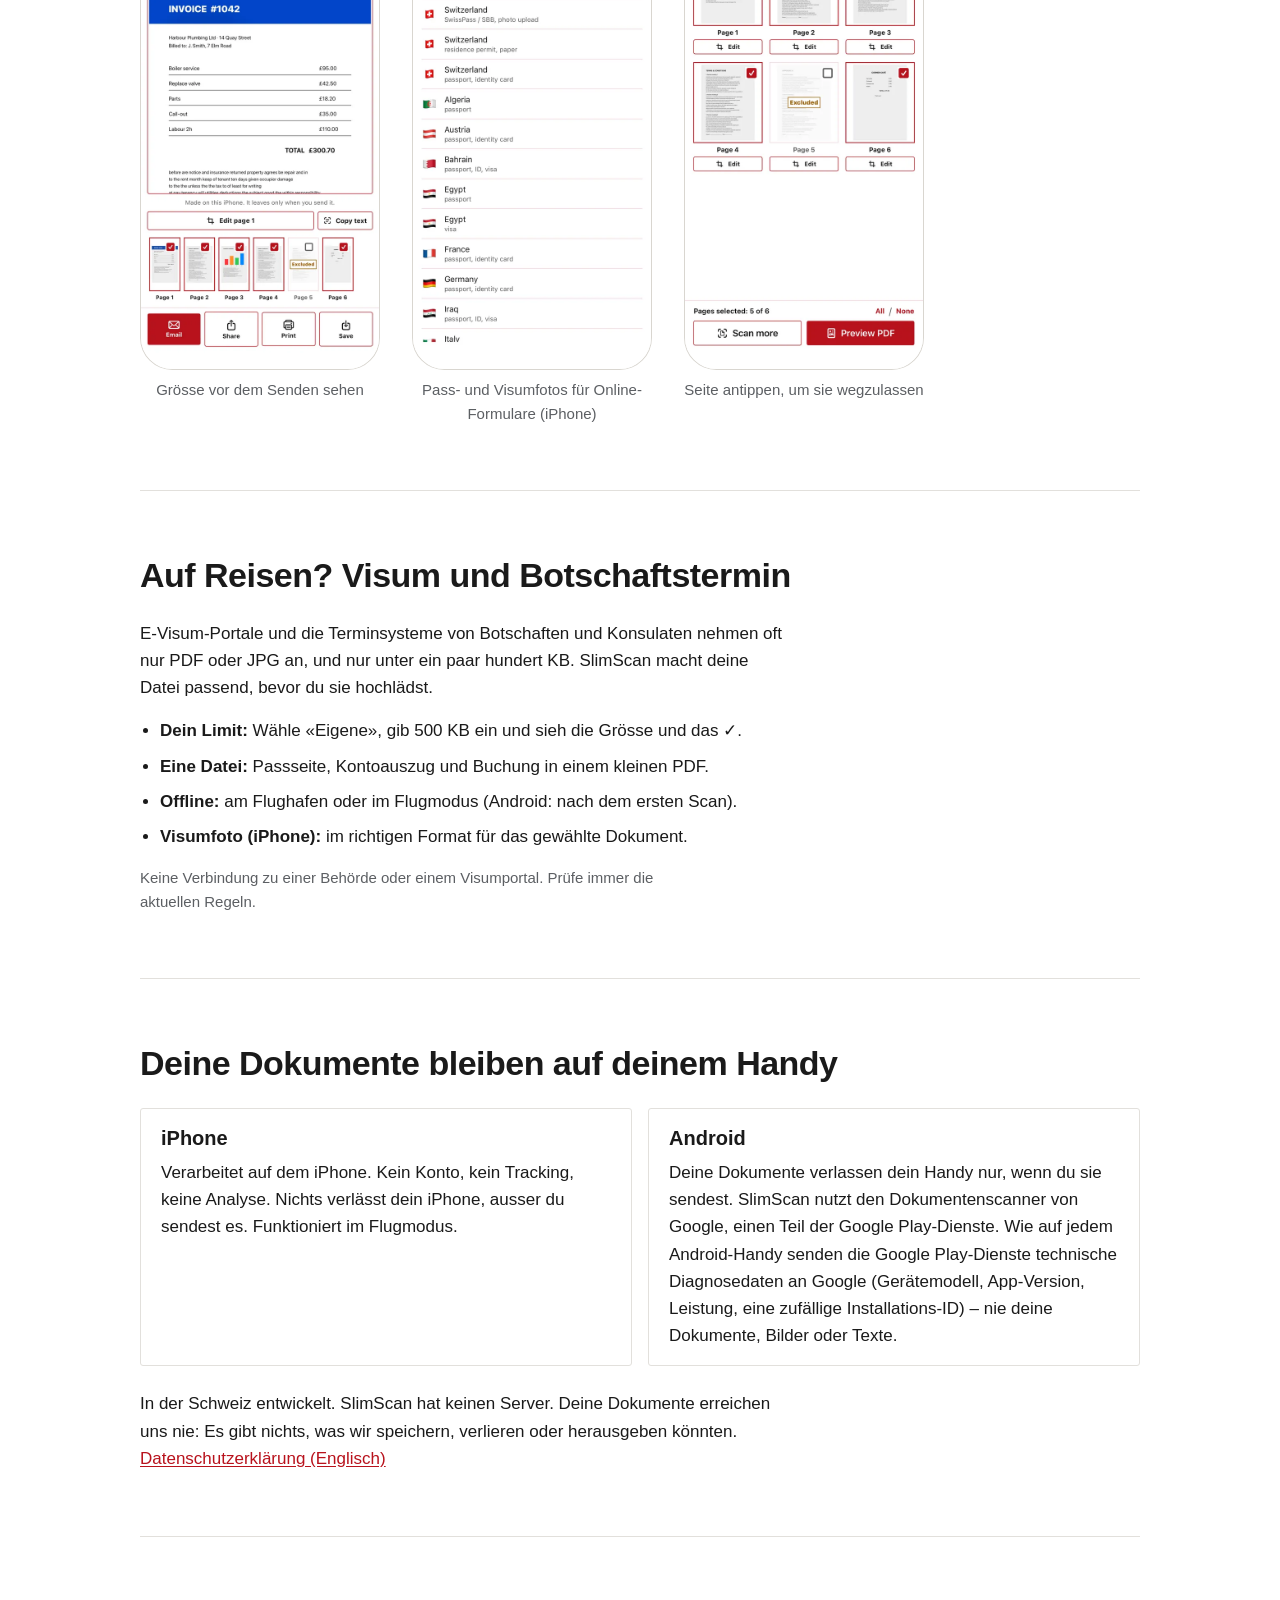
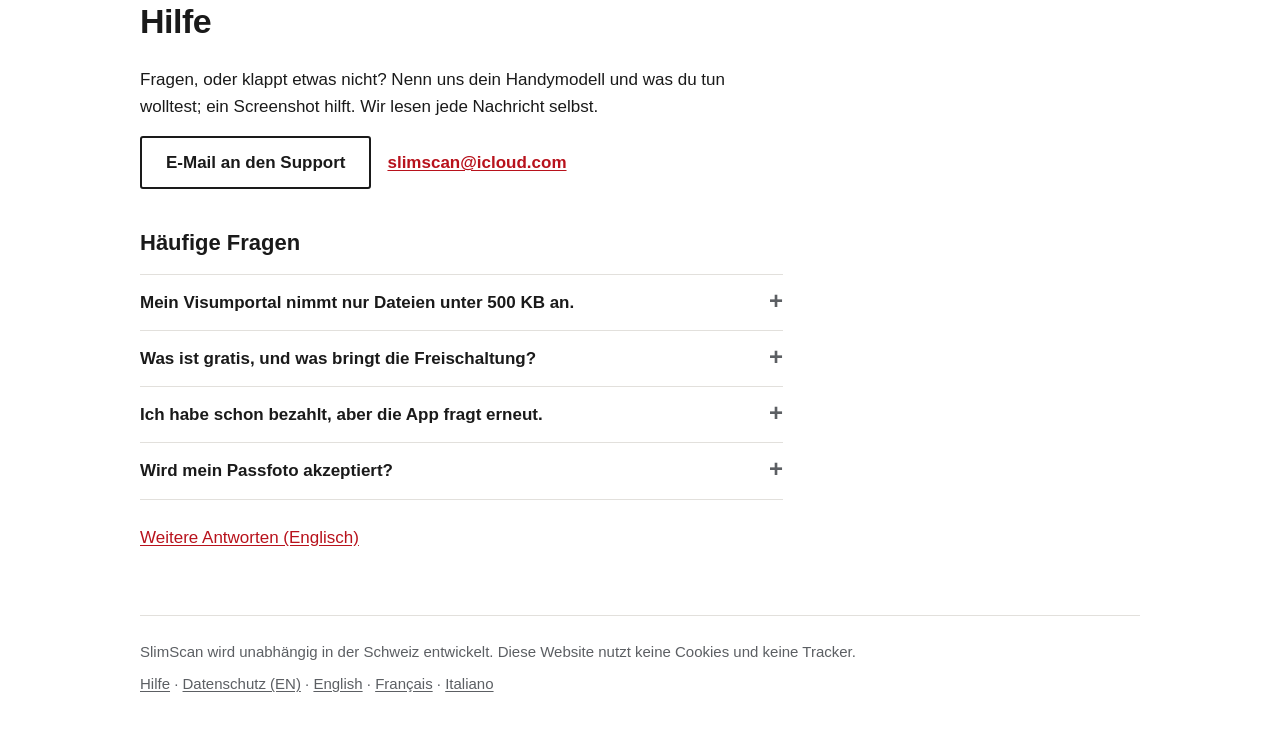
==== commit 0577b527: "App Store button: plain search text until the App Store id is known (no broken placeholder link) Co-" ====
--- a/de/index.html
+++ b/de/index.html
@@ -13,7 +13,7 @@
 <link rel="alternate" hreflang="it" href="https://chager5000.github.io/SlimScan-support/it/">
 <link rel="alternate" hreflang="x-default" href="https://chager5000.github.io/SlimScan-support/">
 <!-- TODO(owner): replace XXXXXXXXXX with SlimScan's App Store id (Safari's install banner) -->
-<meta name="apple-itunes-app" content="app-id=XXXXXXXXXX">
+<!-- TODO(owner): add <meta name="apple-itunes-app" content="app-id=ID"> once the App Store id is known -->
 <meta property="og:type" content="website">
 <meta property="og:site_name" content="SlimScan">
 <meta property="og:title" content="SlimScan: PDF scannen und verkleinern · Swiss made">
@@ -53,8 +53,8 @@
       <h1>Kleine PDFs, bereit zum Mailen.</h1>
       <p class="lead">Papier scannen oder ein vorhandenes PDF verkleinern: <strong>20 Seiten in unter 1,5 MB.</strong> Pass- und Visumfotos auf dem iPhone.</p>
       <div class="cta">
-        <!-- TODO(owner): replace idXXXXXXXXXX with SlimScan's App Store id; for App Store Connect campaign stats also add &pt=PROVIDER_TOKEN -->
-        <a class="btn btn-primary" href="https://apps.apple.com/app/idXXXXXXXXXX?ct=website">Laden im App Store</a>
+        <!-- TODO(owner): replace this span with <a class="btn btn-primary" href="https://apps.apple.com/app/idID?ct=website">…</a> once the App Store id is known -->
+        <span class="btn btn-primary" role="note">Im App Store: «SlimScan» suchen</span>
       </div>
       <p class="soon">Android: bald auf Google Play</p>
       <p class="price"><strong>3 PDFs gratis, danach einmal freischalten.</strong> Kein Abo.</p>
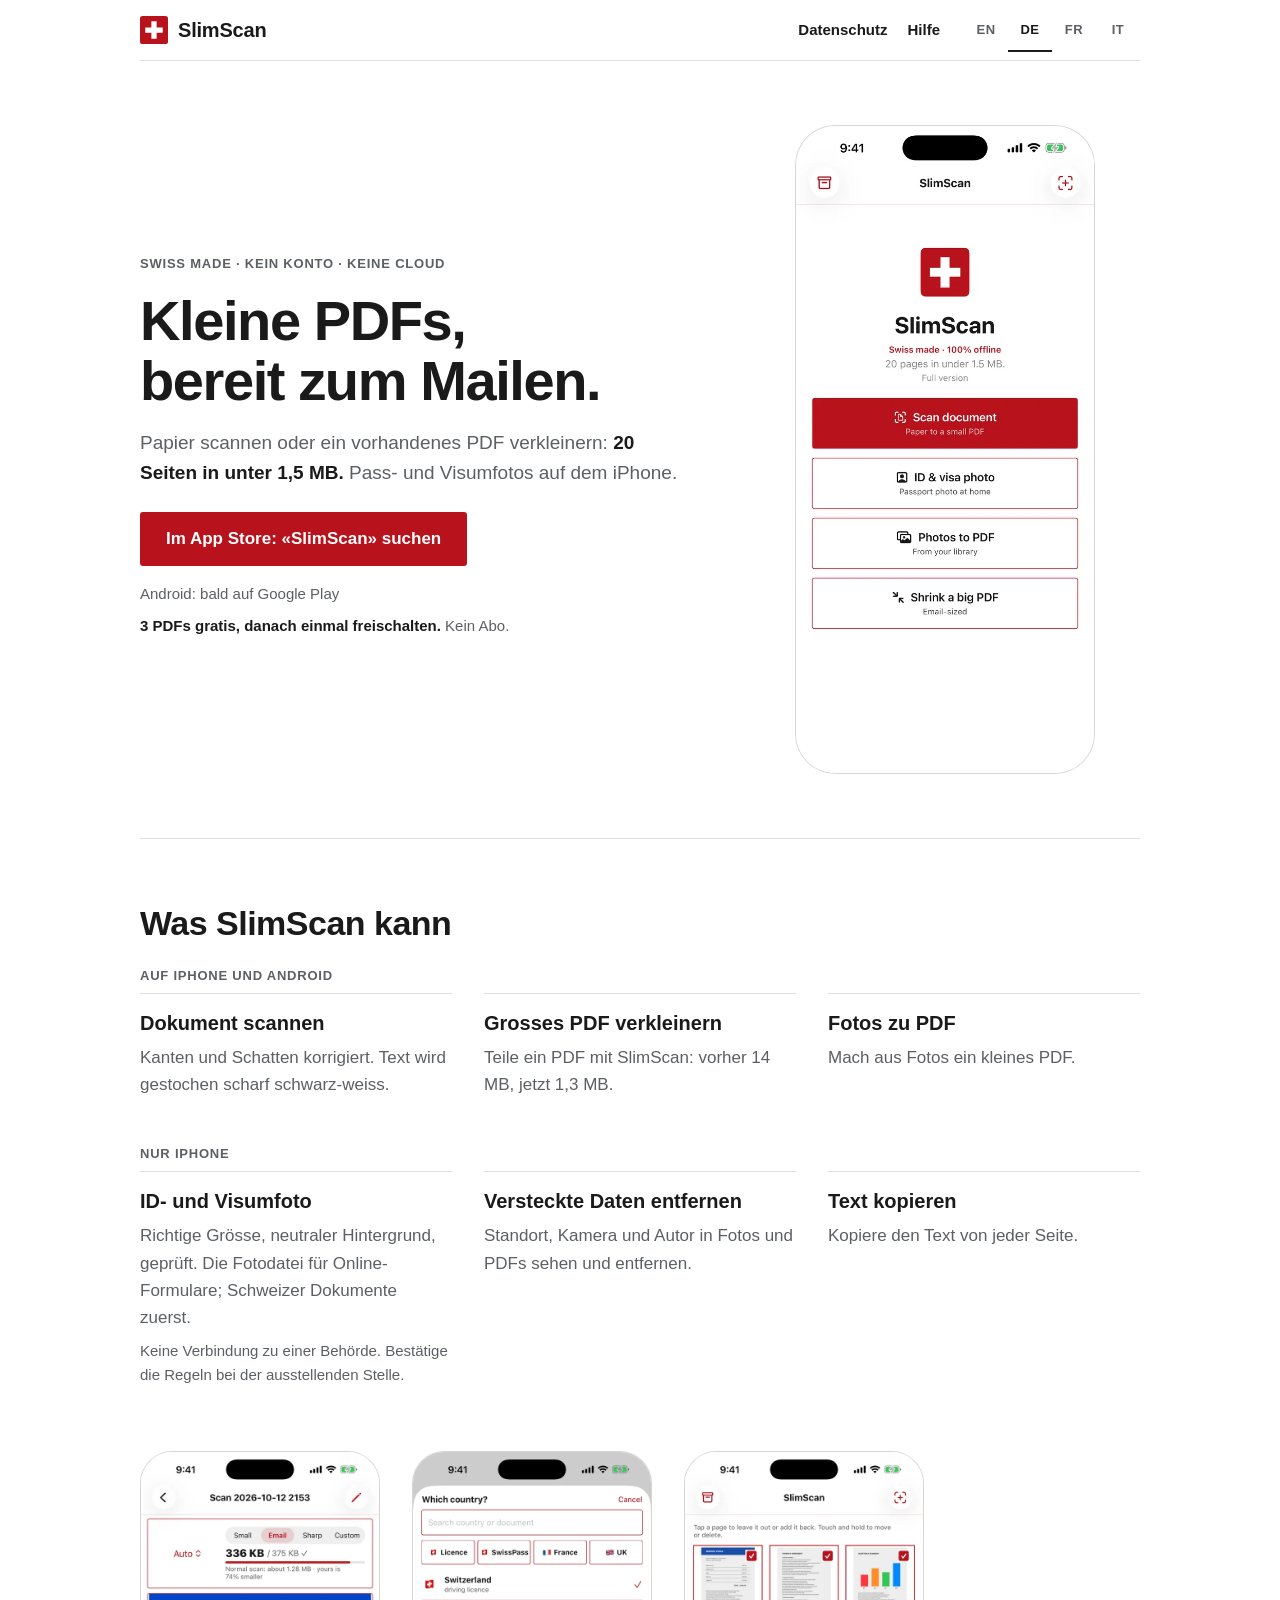
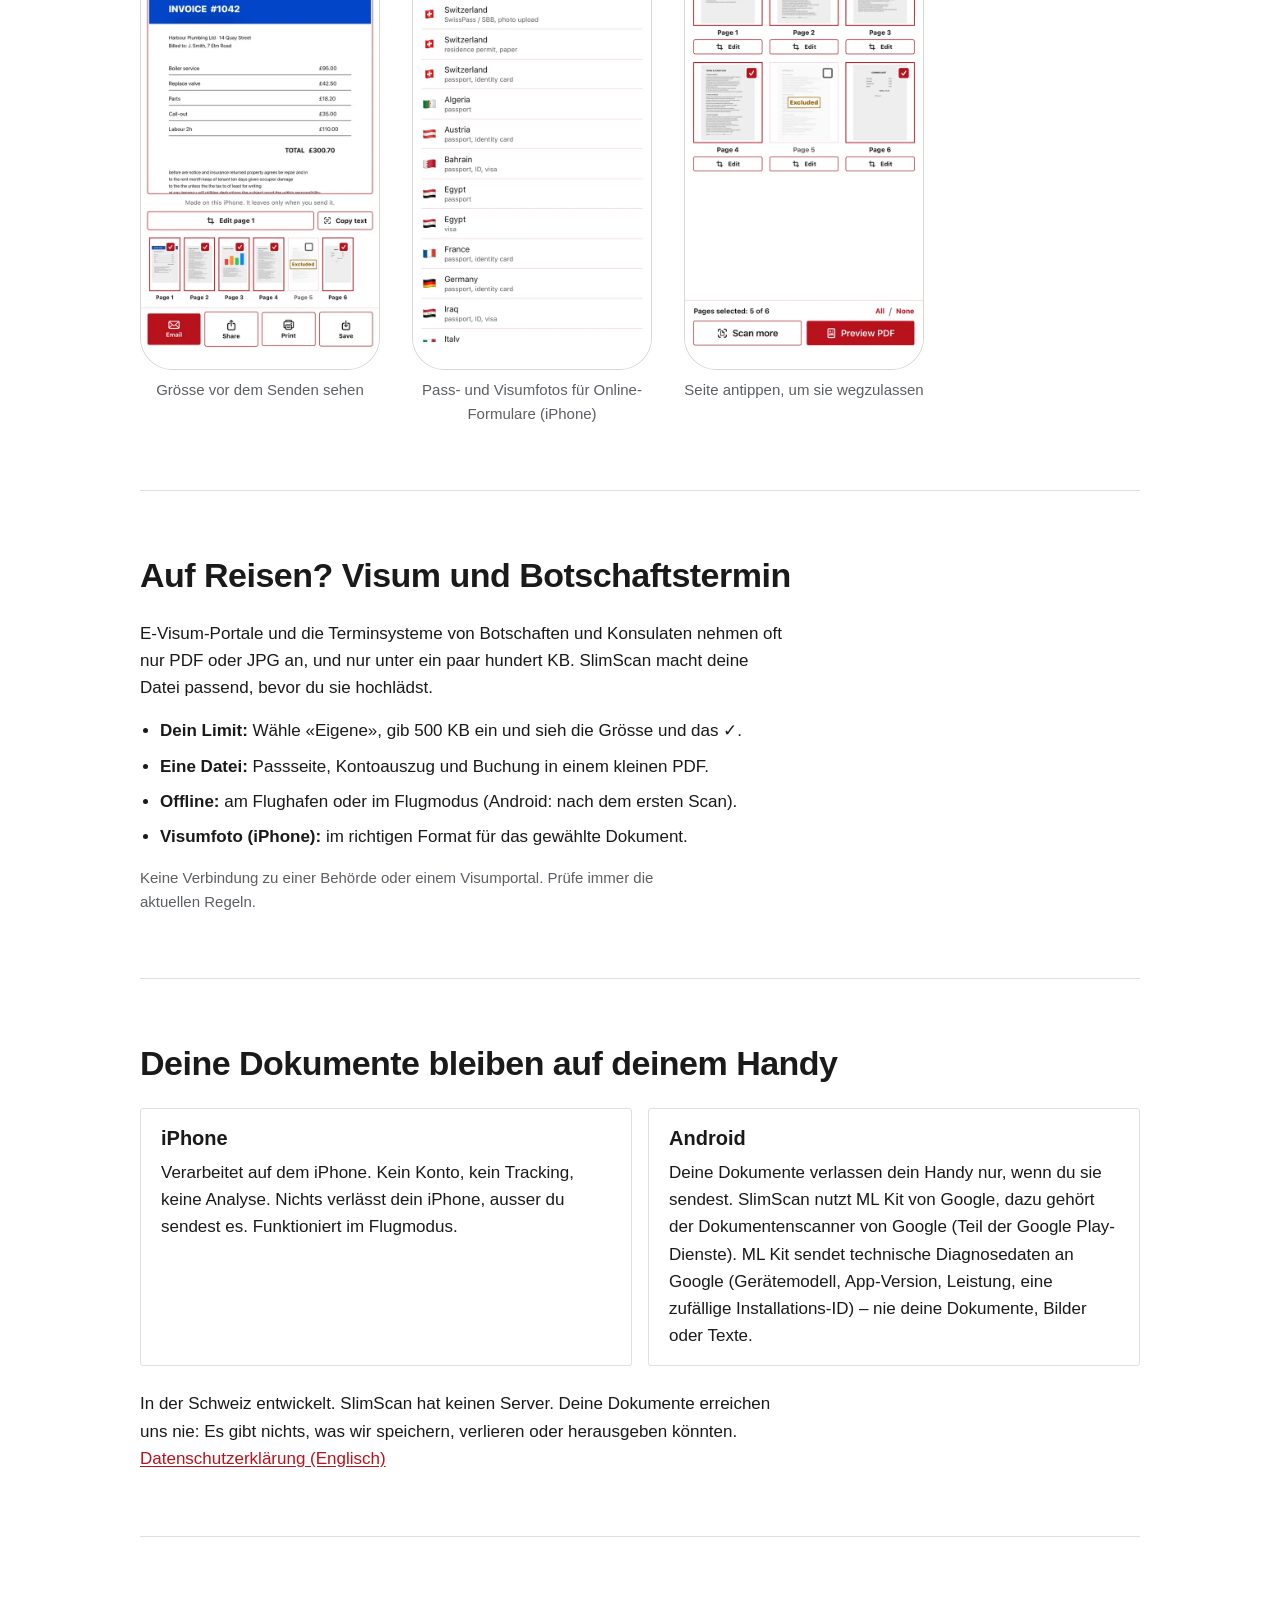
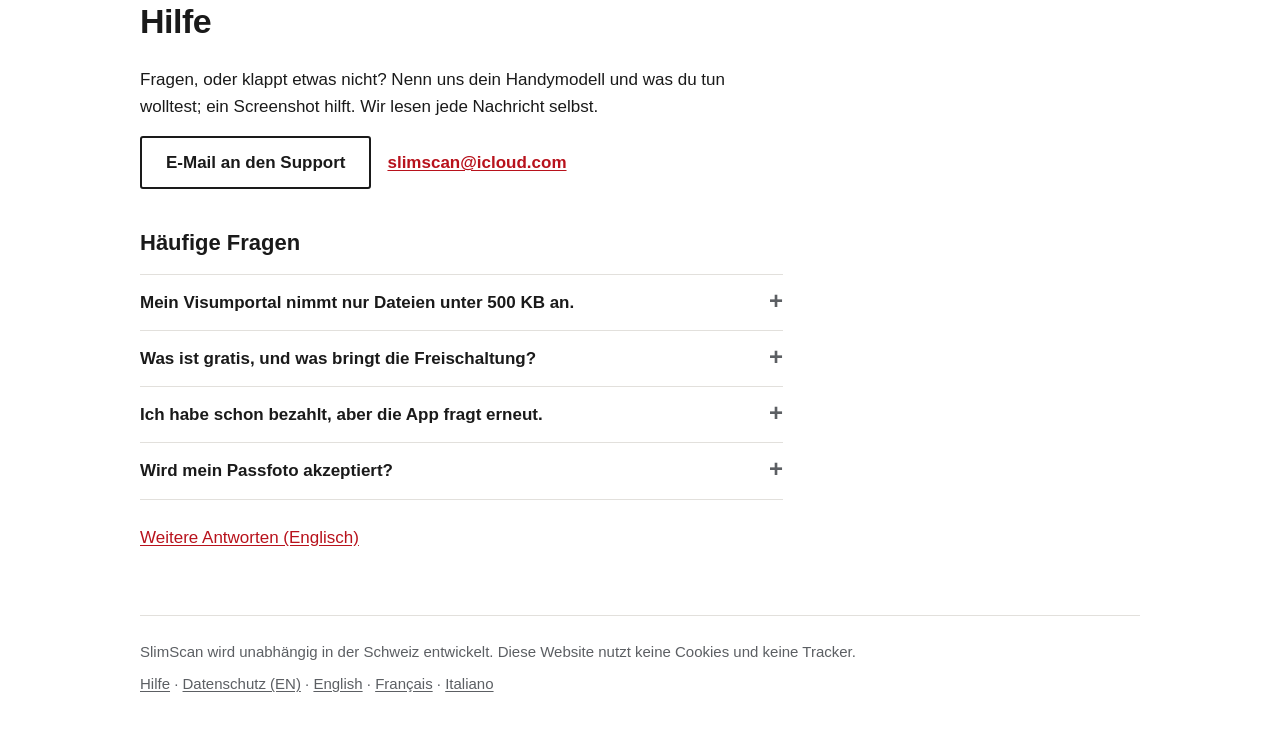
==== commit 6050d1db: "Home pages: Android diagnostics come from ML Kit (EN/DE/FR/IT), matching the privacy policy Co-Autho" ====
--- a/de/index.html
+++ b/de/index.html
@@ -129,7 +129,7 @@
       </div>
       <div class="box">
         <h3>Android</h3>
-        <p>Deine Dokumente verlassen dein Handy nur, wenn du sie sendest. SlimScan nutzt den Dokumentenscanner von Google, einen Teil der Google Play-Dienste. Wie auf jedem Android-Handy senden die Google Play-Dienste technische Diagnosedaten an Google (Gerätemodell, App-Version, Leistung, eine zufällige Installations-ID) – nie deine Dokumente, Bilder oder Texte.</p>
+        <p>Deine Dokumente verlassen dein Handy nur, wenn du sie sendest. SlimScan nutzt ML Kit von Google, dazu gehört der Dokumentenscanner von Google (Teil der Google Play-Dienste). ML Kit sendet technische Diagnosedaten an Google (Gerätemodell, App-Version, Leistung, eine zufällige Installations-ID) – nie deine Dokumente, Bilder oder Texte.</p>
       </div>
     </div>
     <p class="after">In der Schweiz entwickelt. SlimScan hat keinen Server. Deine Dokumente erreichen uns nie: Es gibt nichts, was wir speichern, verlieren oder herausgeben könnten. <a href="../privacy.html" hreflang="en">Datenschutzerklärung (Englisch)</a></p>
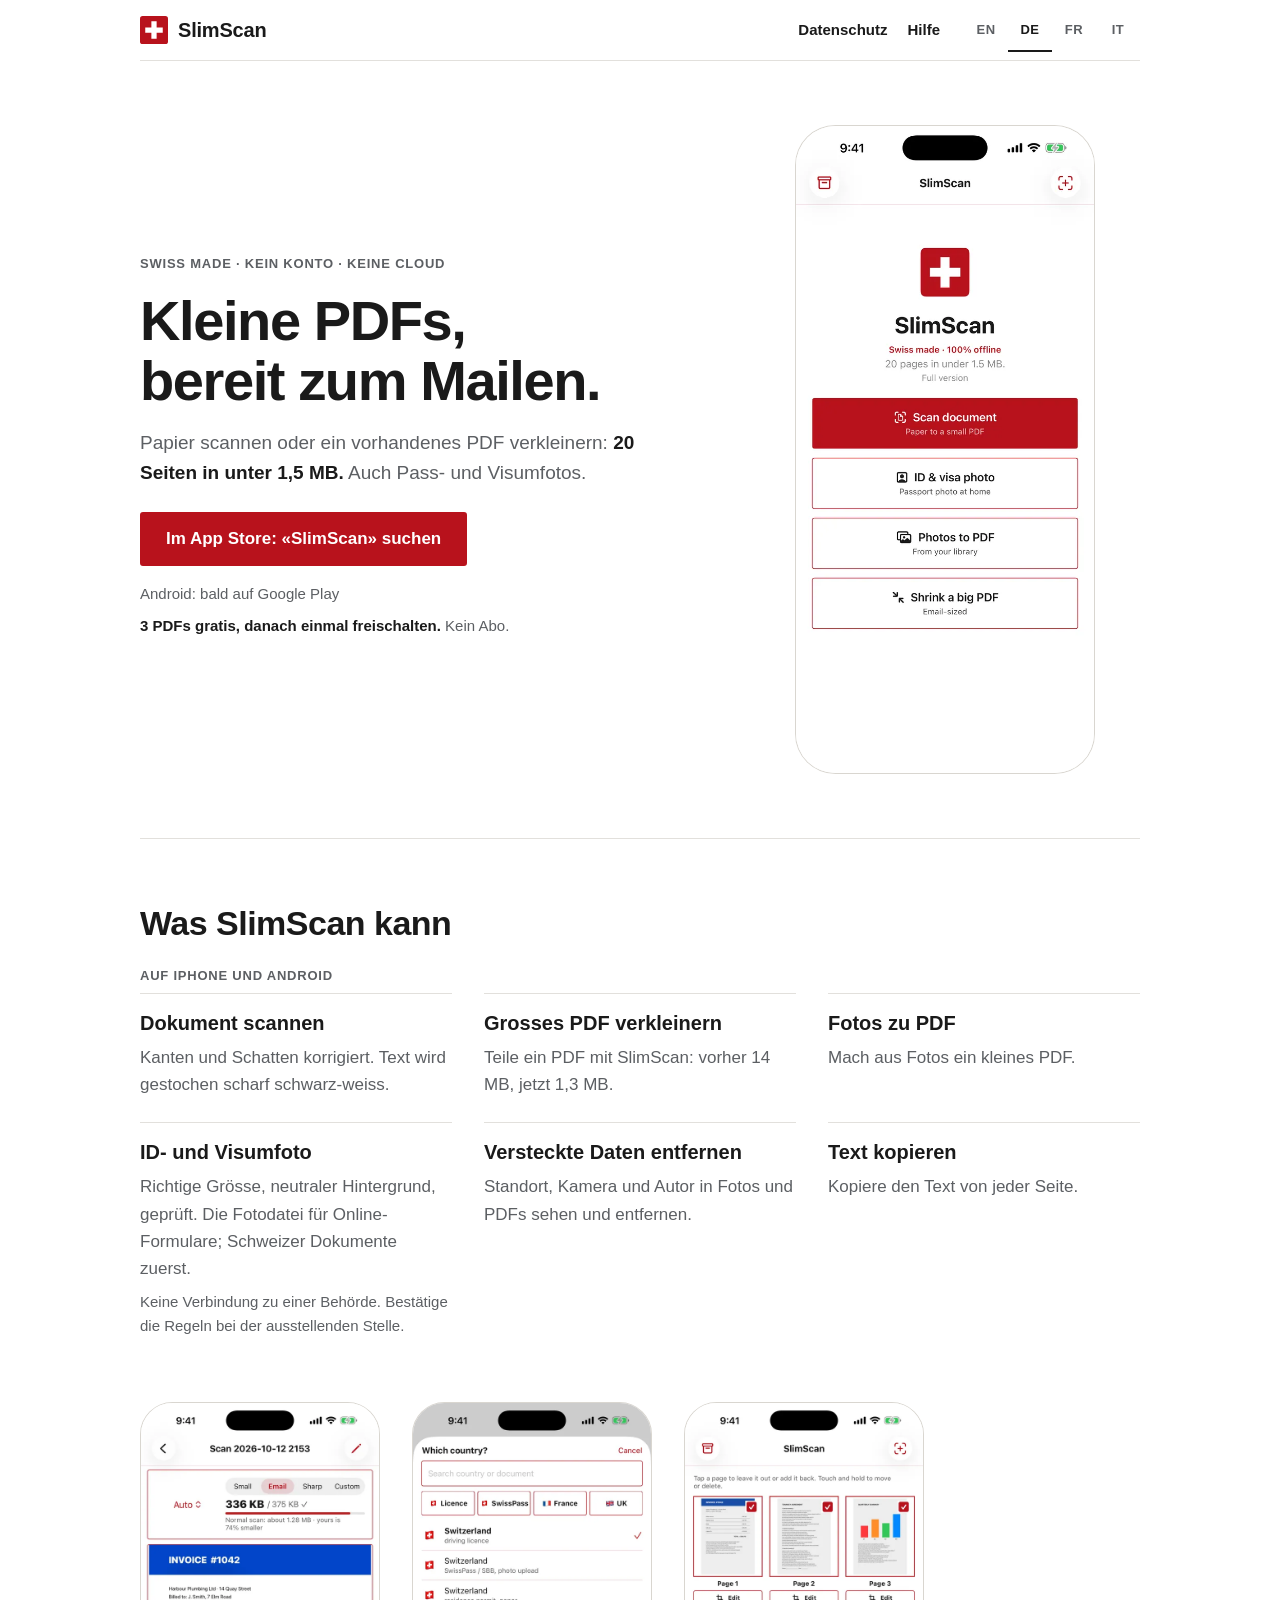
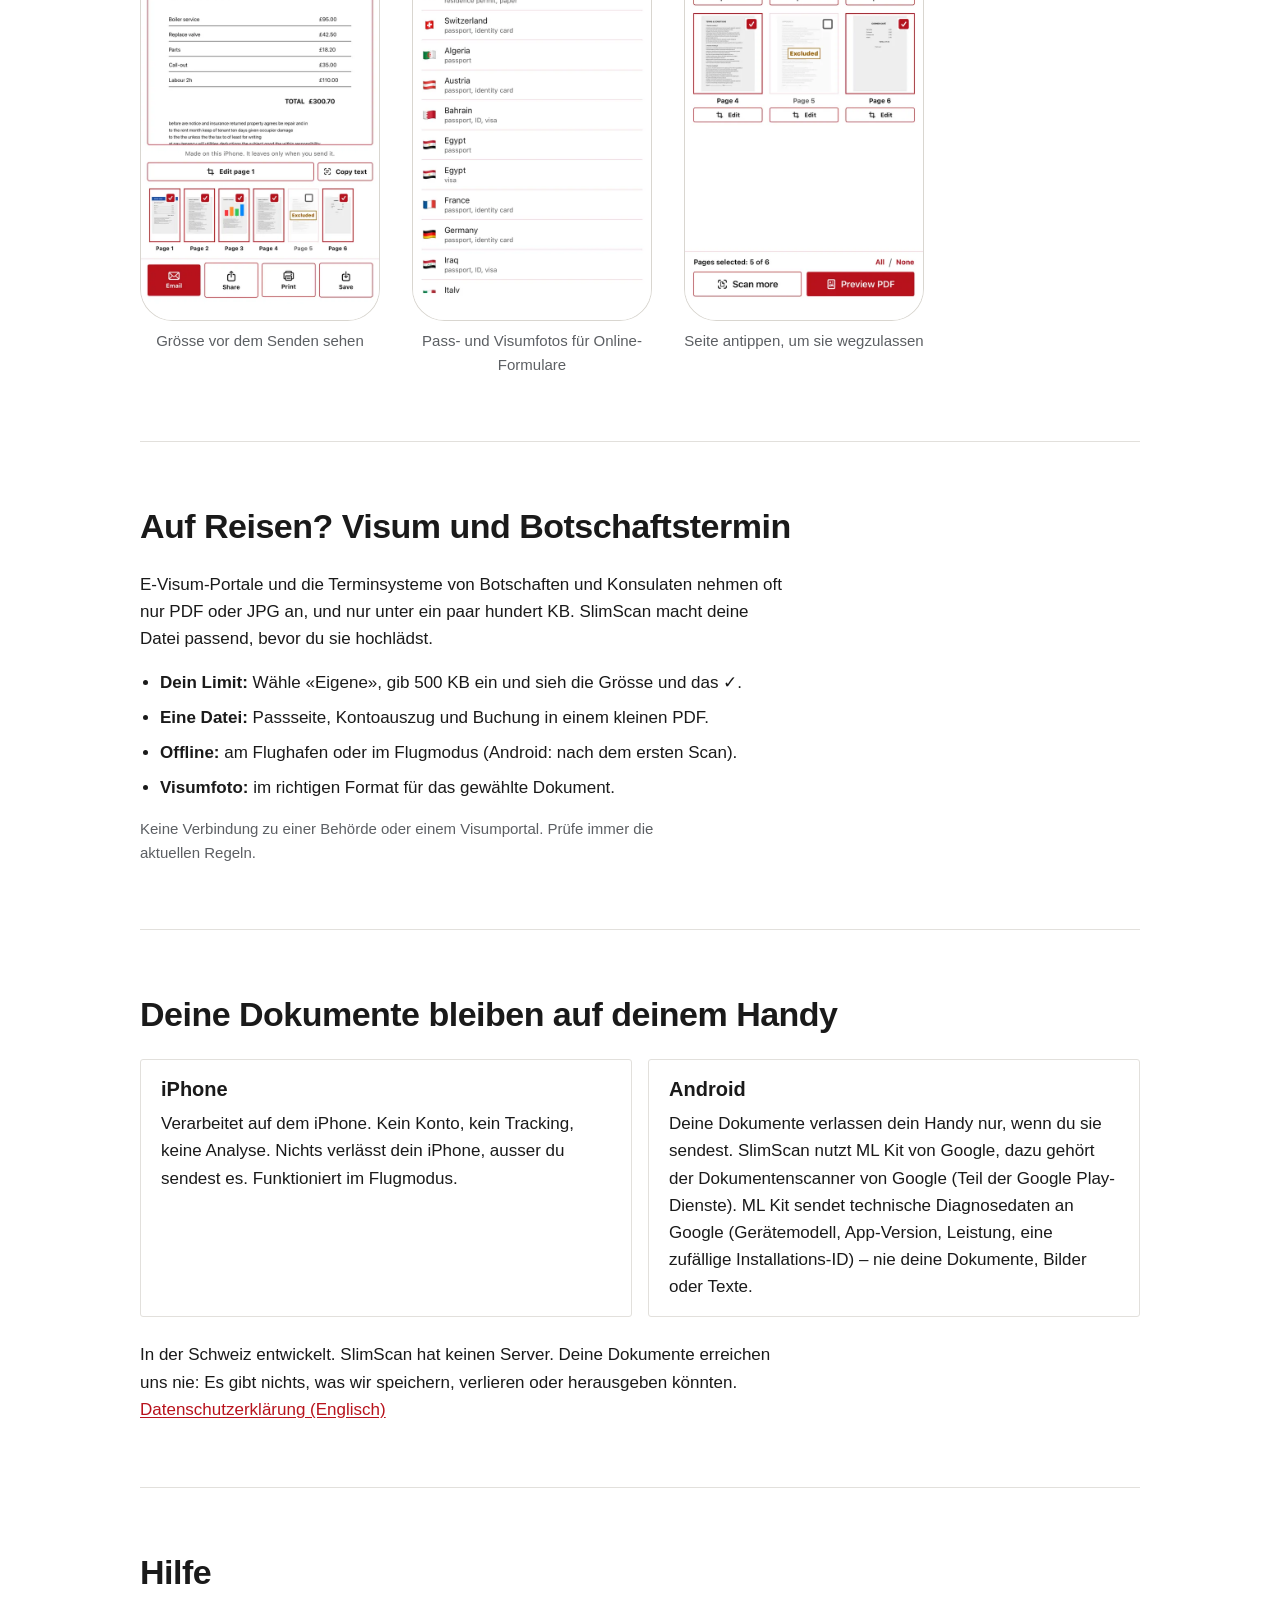
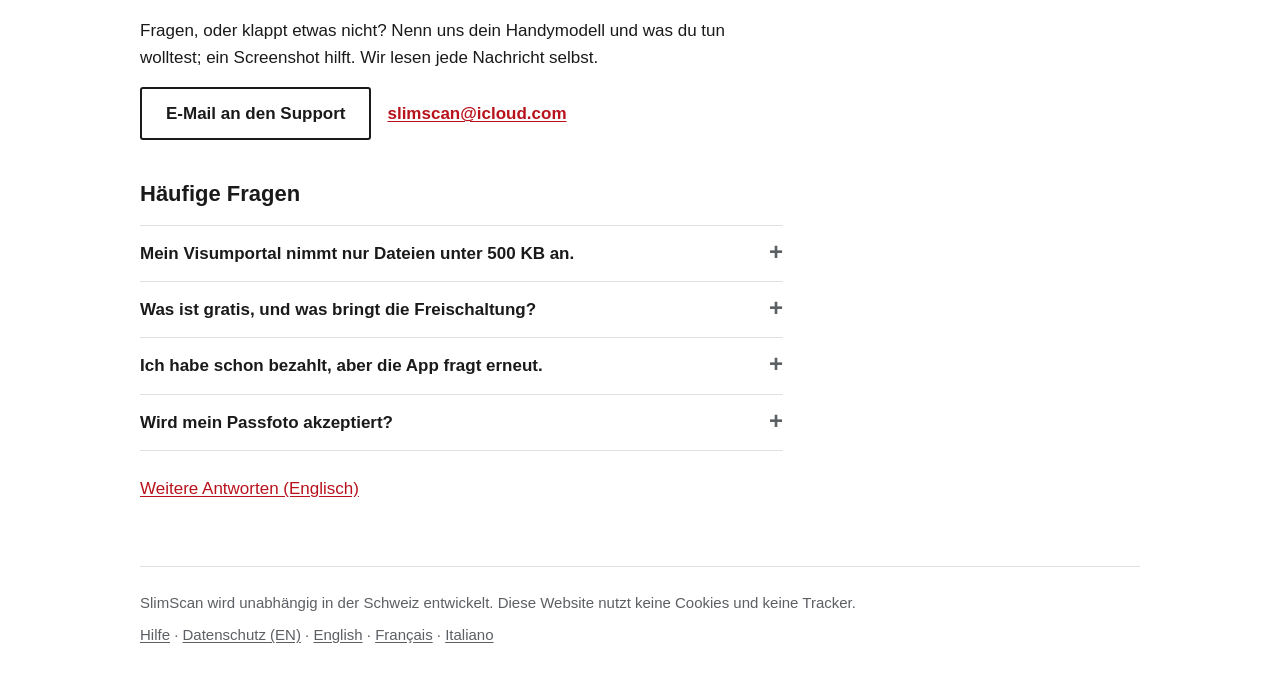
==== commit d0bd1983: "Site: ID & visa photo and hidden-data tools on both platforms; App Store link Co-Authored-By: Claude" ====
--- a/de/index.html
+++ b/de/index.html
@@ -4,7 +4,7 @@
 <meta charset="utf-8">
 <meta name="viewport" content="width=device-width, initial-scale=1">
 <title>SlimScan: PDF scannen und verkleinern · Swiss made</title>
-<meta name="description" content="Papier scannen oder jedes PDF klein genug zum Mailen machen: 20 Seiten in unter 1,5 MB. Pass- und Visumfotos auf dem iPhone. Swiss made. Kein Konto, kein Abo.">
+<meta name="description" content="Papier scannen oder jedes PDF klein genug zum Mailen machen: 20 Seiten in unter 1,5 MB. Auch Pass- und Visumfotos. Swiss made. Kein Konto, kein Abo.">
 <meta name="color-scheme" content="light dark">
 <link rel="canonical" href="https://chager5000.github.io/SlimScan-support/de/">
 <link rel="alternate" hreflang="en" href="https://chager5000.github.io/SlimScan-support/">
@@ -12,8 +12,7 @@
 <link rel="alternate" hreflang="fr" href="https://chager5000.github.io/SlimScan-support/fr/">
 <link rel="alternate" hreflang="it" href="https://chager5000.github.io/SlimScan-support/it/">
 <link rel="alternate" hreflang="x-default" href="https://chager5000.github.io/SlimScan-support/">
-<!-- TODO(owner): replace XXXXXXXXXX with SlimScan's App Store id (Safari's install banner) -->
-<!-- TODO(owner): add <meta name="apple-itunes-app" content="app-id=ID"> once the App Store id is known -->
+<meta name="apple-itunes-app" content="app-id=6815830299">
 <meta property="og:type" content="website">
 <meta property="og:site_name" content="SlimScan">
 <meta property="og:title" content="SlimScan: PDF scannen und verkleinern · Swiss made">
@@ -51,10 +50,9 @@
     <div>
       <p class="eyebrow">Swiss made · Kein Konto · Keine Cloud</p>
       <h1>Kleine PDFs, bereit zum Mailen.</h1>
-      <p class="lead">Papier scannen oder ein vorhandenes PDF verkleinern: <strong>20 Seiten in unter 1,5 MB.</strong> Pass- und Visumfotos auf dem iPhone.</p>
+      <p class="lead">Papier scannen oder ein vorhandenes PDF verkleinern: <strong>20 Seiten in unter 1,5 MB.</strong> Auch Pass- und Visumfotos.</p>
       <div class="cta">
-        <!-- TODO(owner): replace this span with <a class="btn btn-primary" href="https://apps.apple.com/app/idID?ct=website">…</a> once the App Store id is known -->
-        <span class="btn btn-primary" role="note">Im App Store: «SlimScan» suchen</span>
+        <a class="btn btn-primary" href="https://apps.apple.com/app/id6815830299?ct=website">Im App Store: «SlimScan» suchen</a>
       </div>
       <p class="soon">Android: bald auf Google Play</p>
       <p class="price"><strong>3 PDFs gratis, danach einmal freischalten.</strong> Kein Abo.</p>
@@ -84,9 +82,6 @@
         <h3>Fotos zu PDF</h3>
         <p>Mach aus Fotos ein kleines PDF.</p>
       </li>
-    </ul>
-    <h3 class="group">Nur iPhone</h3>
-    <ul class="features">
       <li>
         <h3>ID- und Visumfoto</h3>
         <p>Richtige Grösse, neutraler Hintergrund, geprüft. Die Fotodatei für Online-Formulare; Schweizer Dokumente zuerst.</p>
@@ -103,7 +98,7 @@
     </ul>
     <ul class="screens">
       <li><figure><picture><!-- dark version later: <source srcset="../assets/04-swiss-export-dark.webp" type="image/webp" media="(prefers-color-scheme: dark)"> --><source srcset="../assets/04-swiss-export.webp" type="image/webp"><img class="shot" src="../assets/04-swiss-export.jpg" width="580" height="1260" loading="lazy" decoding="async" alt="Export-Bildschirm: Das PDF hat 336 KB, unter dem E-Mail-Limit von 375 KB und 74 % kleiner als ein normaler Scan, mit den Tasten Email, Share, Print und Save"></picture><figcaption>Grösse vor dem Senden sehen</figcaption></figure></li>
-      <li><figure><picture><!-- dark version later: <source srcset="../assets/09-swiss-idphoto-chooser-dark.webp" type="image/webp" media="(prefers-color-scheme: dark)"> --><source srcset="../assets/09-swiss-idphoto-chooser.webp" type="image/webp"><img class="shot" src="../assets/09-swiss-idphoto-chooser.jpg" width="580" height="1260" loading="lazy" decoding="async" alt="Dokumentauswahl für Passfotos: zuerst Schweizer Führerausweis, SwissPass und Aufenthaltsbewilligung, dann Länder von A bis Z"></picture><figcaption>Pass- und Visumfotos für Online-Formulare (iPhone)</figcaption></figure></li>
+      <li><figure><picture><!-- dark version later: <source srcset="../assets/09-swiss-idphoto-chooser-dark.webp" type="image/webp" media="(prefers-color-scheme: dark)"> --><source srcset="../assets/09-swiss-idphoto-chooser.webp" type="image/webp"><img class="shot" src="../assets/09-swiss-idphoto-chooser.jpg" width="580" height="1260" loading="lazy" decoding="async" alt="Dokumentauswahl für Passfotos: zuerst Schweizer Führerausweis, SwissPass und Aufenthaltsbewilligung, dann Länder von A bis Z"></picture><figcaption>Pass- und Visumfotos für Online-Formulare</figcaption></figure></li>
       <li><figure><picture><!-- dark version later: <source srcset="../assets/02-swiss-pages-dark.webp" type="image/webp" media="(prefers-color-scheme: dark)"> --><source srcset="../assets/02-swiss-pages.webp" type="image/webp"><img class="shot" src="../assets/02-swiss-pages.jpg" width="580" height="1260" loading="lazy" decoding="async" alt="Seitenübersicht mit sechs gescannten Seiten; Seite 5 ist weggelassen, 5 von 6 gewählt"></picture><figcaption>Seite antippen, um sie wegzulassen</figcaption></figure></li>
     </ul>
   </section>
@@ -115,7 +110,7 @@
       <li><strong>Dein Limit:</strong> Wähle «Eigene», gib 500 KB ein und sieh die Grösse und das ✓.</li>
       <li><strong>Eine Datei:</strong> Passseite, Kontoauszug und Buchung in einem kleinen PDF.</li>
       <li><strong>Offline:</strong> am Flughafen oder im Flugmodus (Android: nach dem ersten Scan).</li>
-      <li><strong>Visumfoto (iPhone):</strong> im richtigen Format für das gewählte Dokument.</li>
+      <li><strong>Visumfoto:</strong> im richtigen Format für das gewählte Dokument.</li>
     </ul>
     <p class="fine">Keine Verbindung zu einer Behörde oder einem Visumportal. Prüfe immer die aktuellen Regeln.</p>
   </section>
@@ -145,7 +140,7 @@
     <div class="faq">
       <details>
         <summary>Mein Visumportal nimmt nur Dateien unter 500 KB an.</summary>
-        <p>Scanne die Seiten oder tippe auf <strong>Grosses PDF verkleinern</strong>. Wähle <strong>Eigene</strong>, gib <strong>500 KB</strong> ein und lade hoch, sobald du das ✓ siehst. Wird es nicht klein genug, versuche S/W oder weniger Seiten. Das Portal will JPG? Auf dem iPhone macht <strong>Als Bilder teilen (JPG)</strong> ein Bild pro Seite; diese folgen dem Limit nicht, prüfe also ihre Grösse. Visumfoto auf dem iPhone: <strong>ID- und Visumfoto</strong>, dann dein Dokument oder «Eigene Grösse» mit deinem Dateilimit.</p>
+        <p>Scanne die Seiten oder tippe auf <strong>Grosses PDF verkleinern</strong>. Wähle <strong>Eigene</strong>, gib <strong>500 KB</strong> ein und lade hoch, sobald du das ✓ siehst. Wird es nicht klein genug, versuche S/W oder weniger Seiten. Das Portal will JPG? <strong>Als Bilder teilen (JPG)</strong> macht ein Bild pro Seite; diese folgen dem Limit nicht, prüfe also ihre Grösse. Visumfoto: <strong>ID- und Visumfoto</strong>, dann dein Dokument oder «Eigene Grösse» mit deinem Dateilimit.</p>
       </details>
       <details>
         <summary>Was ist gratis, und was bringt die Freischaltung?</summary>
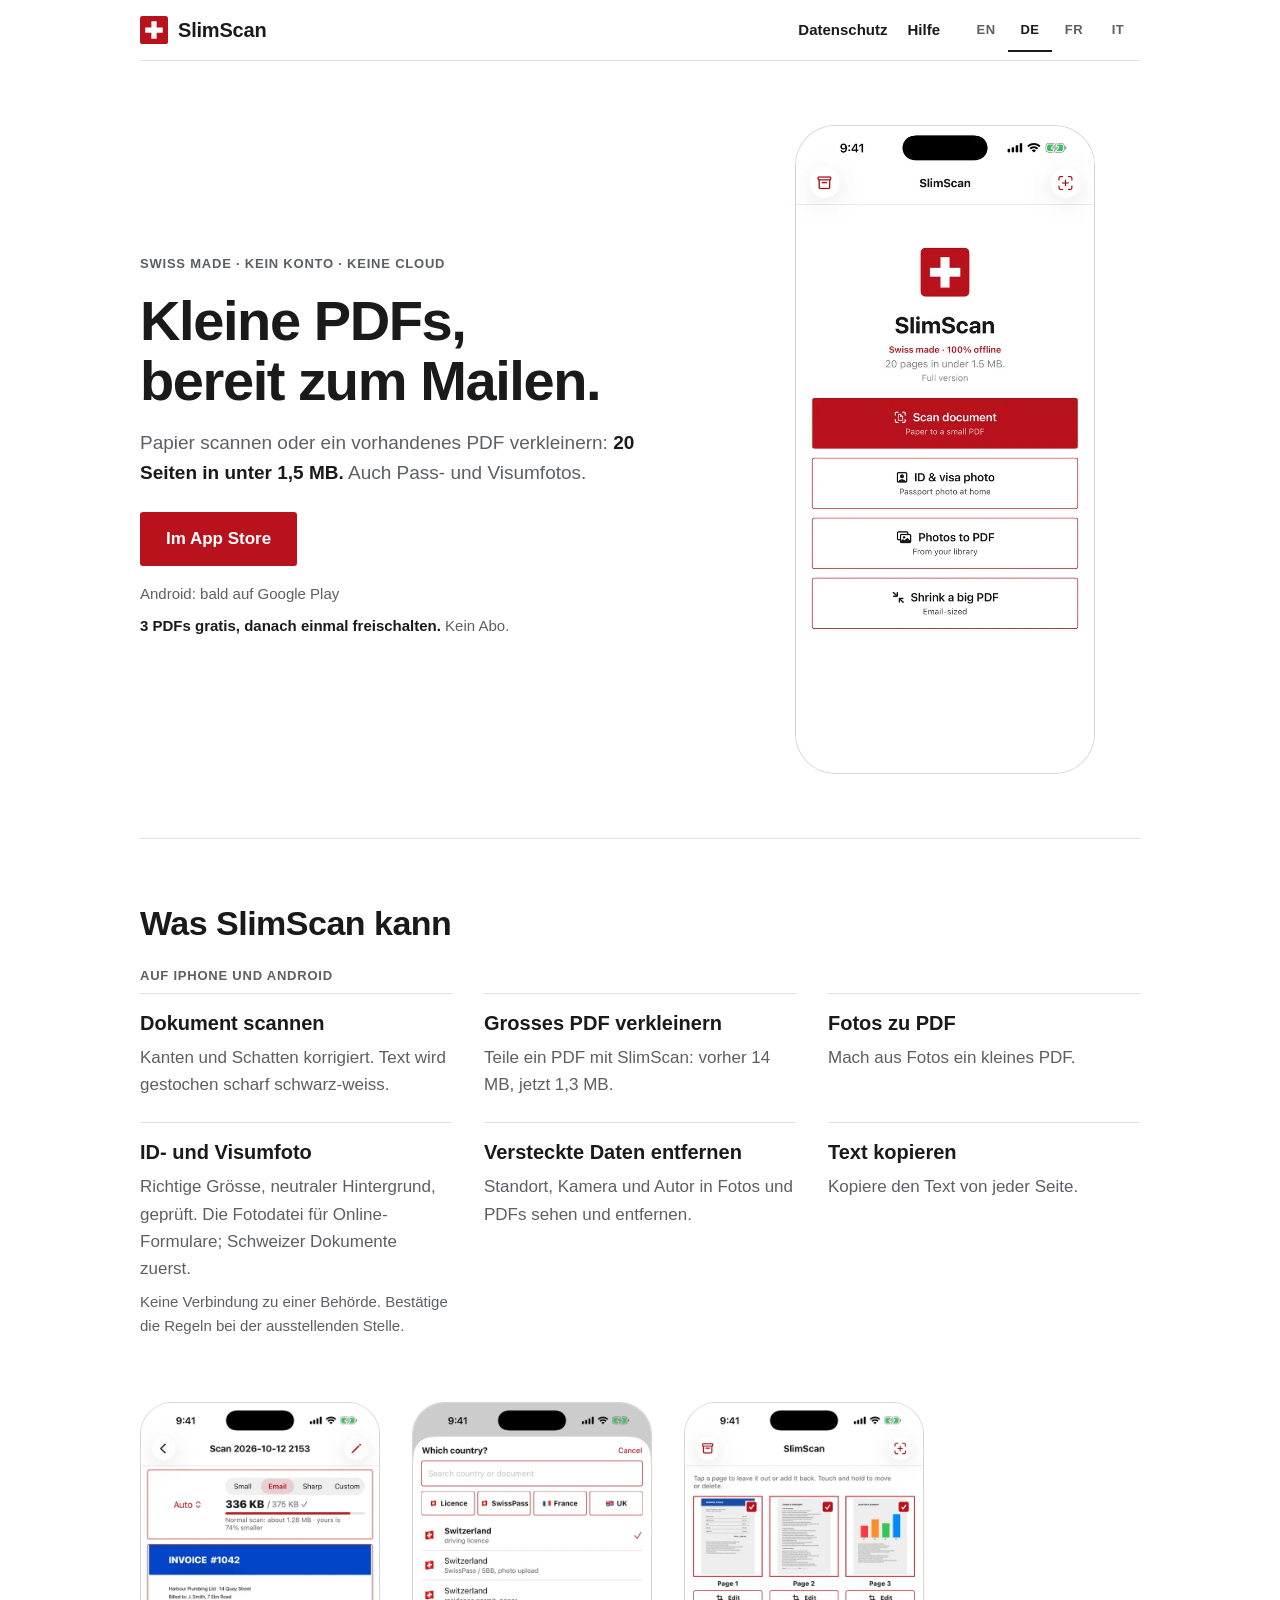
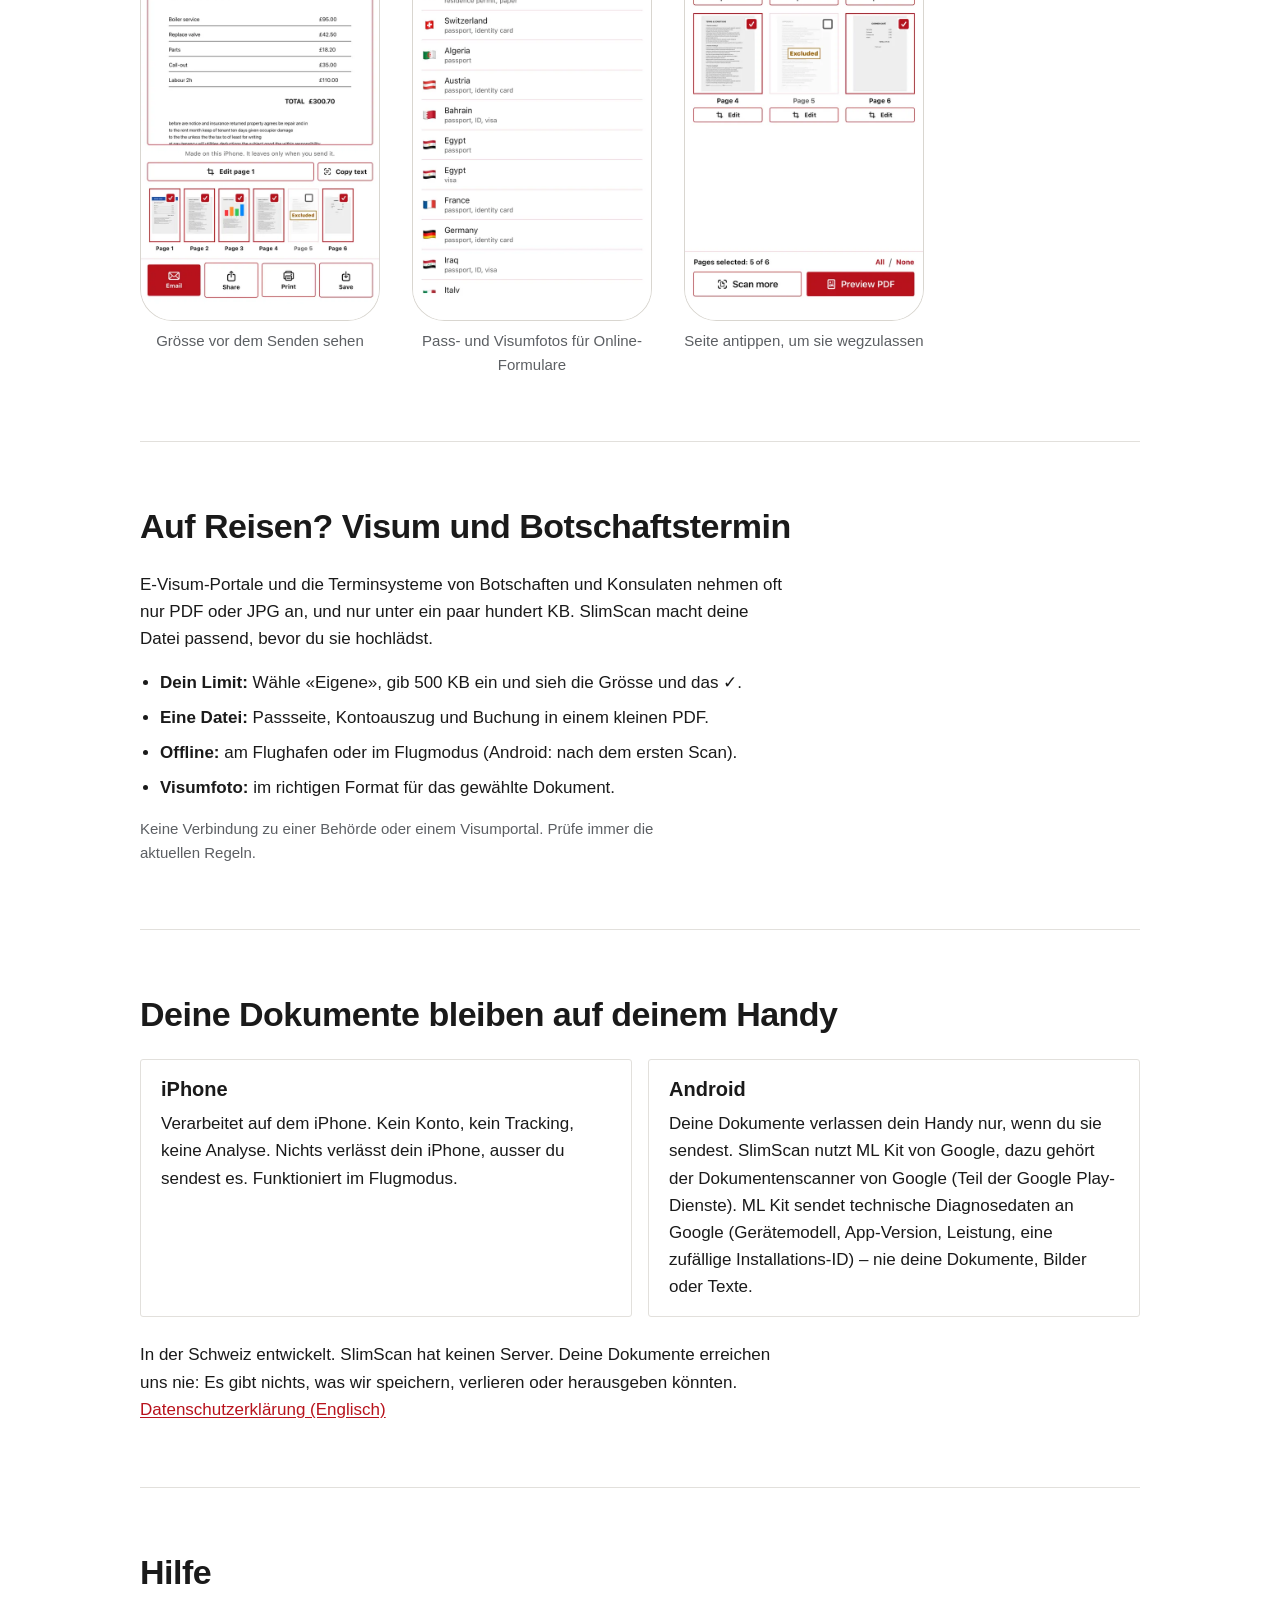
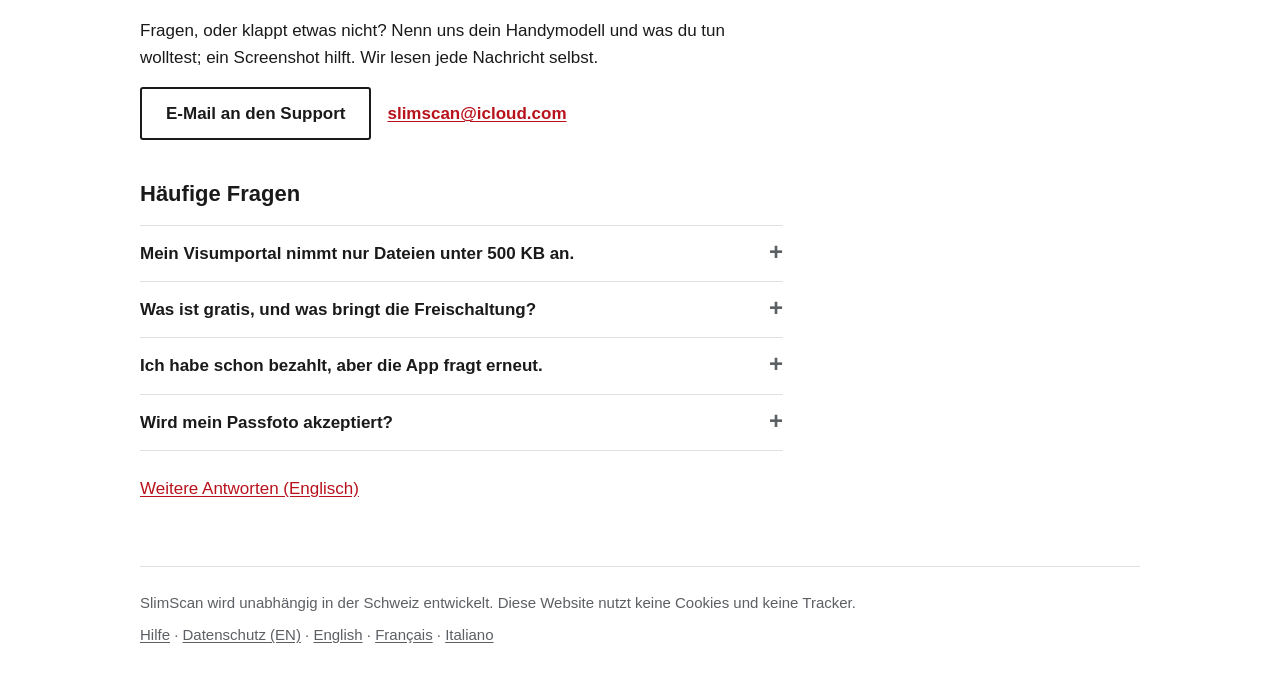
==== commit 44bb7a25: "Site: App Store button label shortened (EN/DE/FR/IT) Co-Authored-By: Claude Opus 5.5 <noreply@anthro" ====
--- a/de/index.html
+++ b/de/index.html
@@ -52,7 +52,7 @@
       <h1>Kleine PDFs, bereit zum Mailen.</h1>
       <p class="lead">Papier scannen oder ein vorhandenes PDF verkleinern: <strong>20 Seiten in unter 1,5 MB.</strong> Auch Pass- und Visumfotos.</p>
       <div class="cta">
-        <a class="btn btn-primary" href="https://apps.apple.com/app/id6815830299?ct=website">Im App Store: «SlimScan» suchen</a>
+        <a class="btn btn-primary" href="https://apps.apple.com/app/id6815830299?ct=website">Im App Store</a>
       </div>
       <p class="soon">Android: bald auf Google Play</p>
       <p class="price"><strong>3 PDFs gratis, danach einmal freischalten.</strong> Kein Abo.</p>
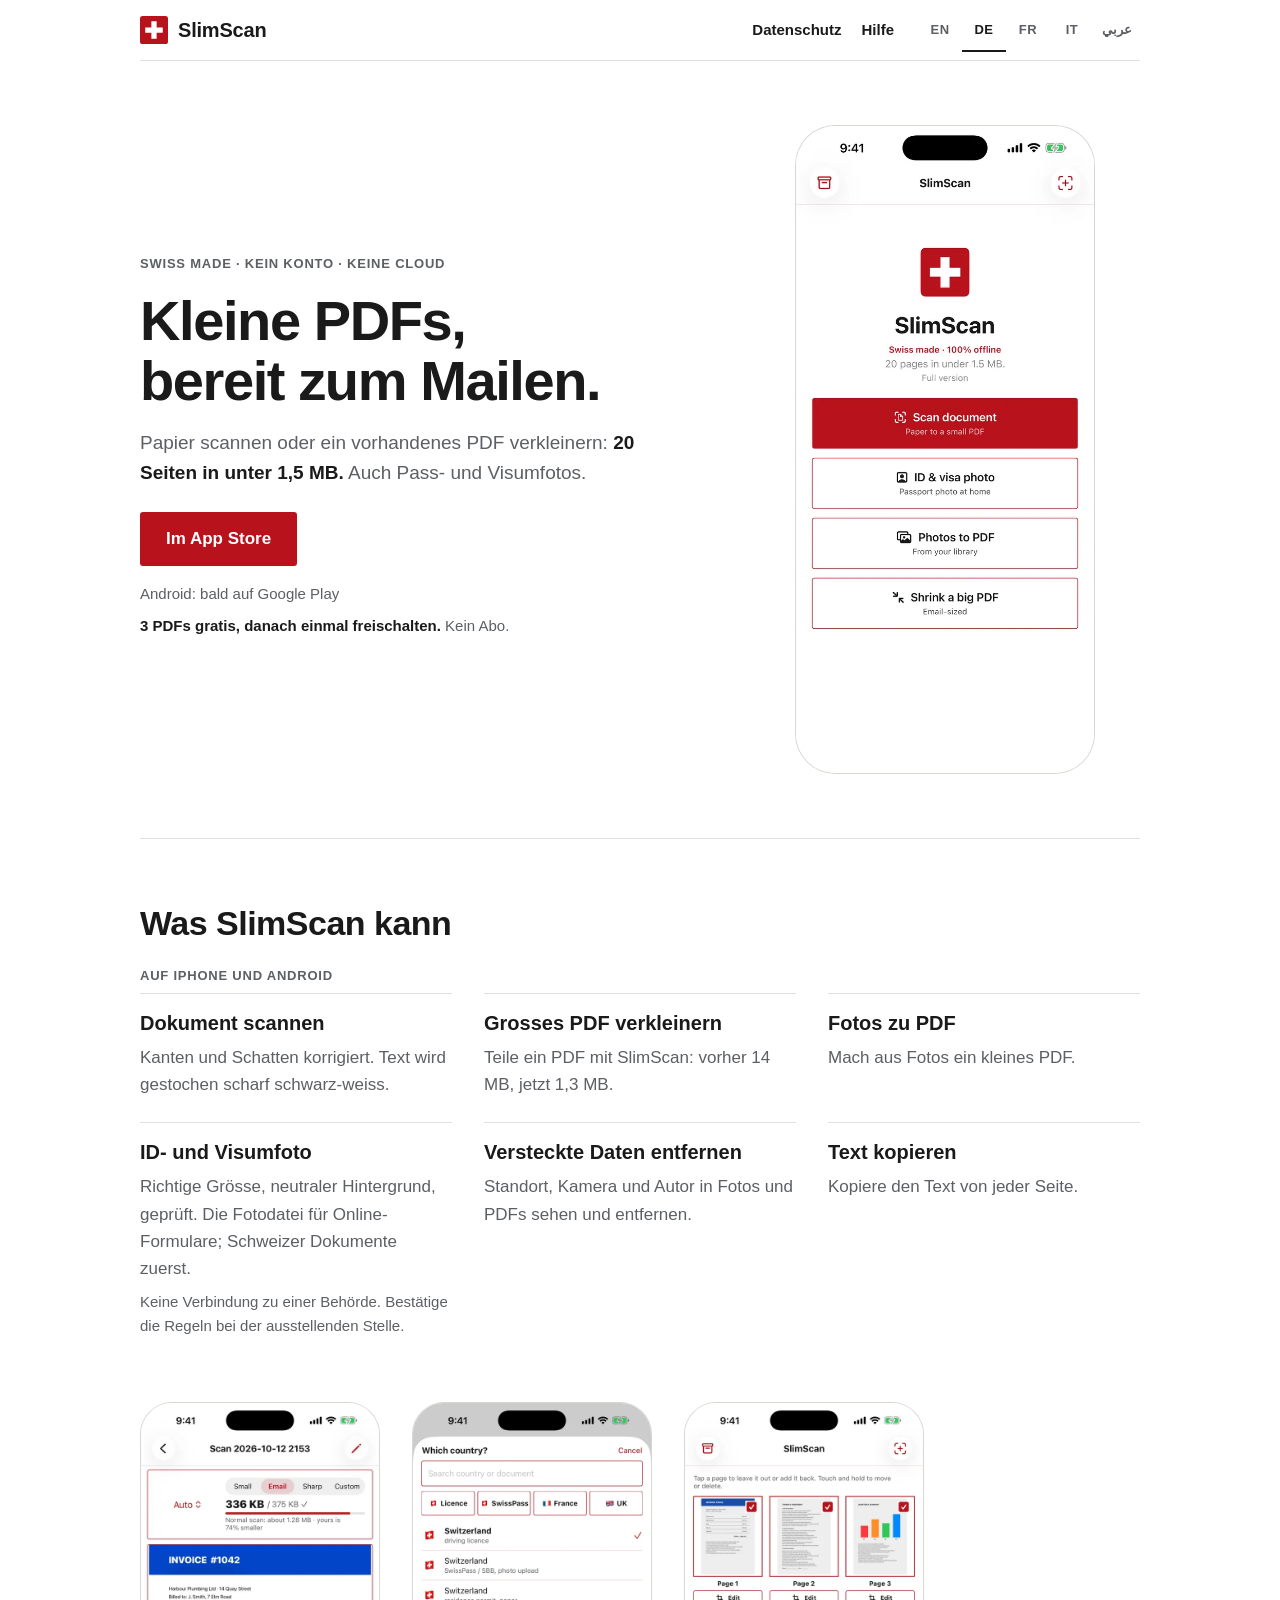
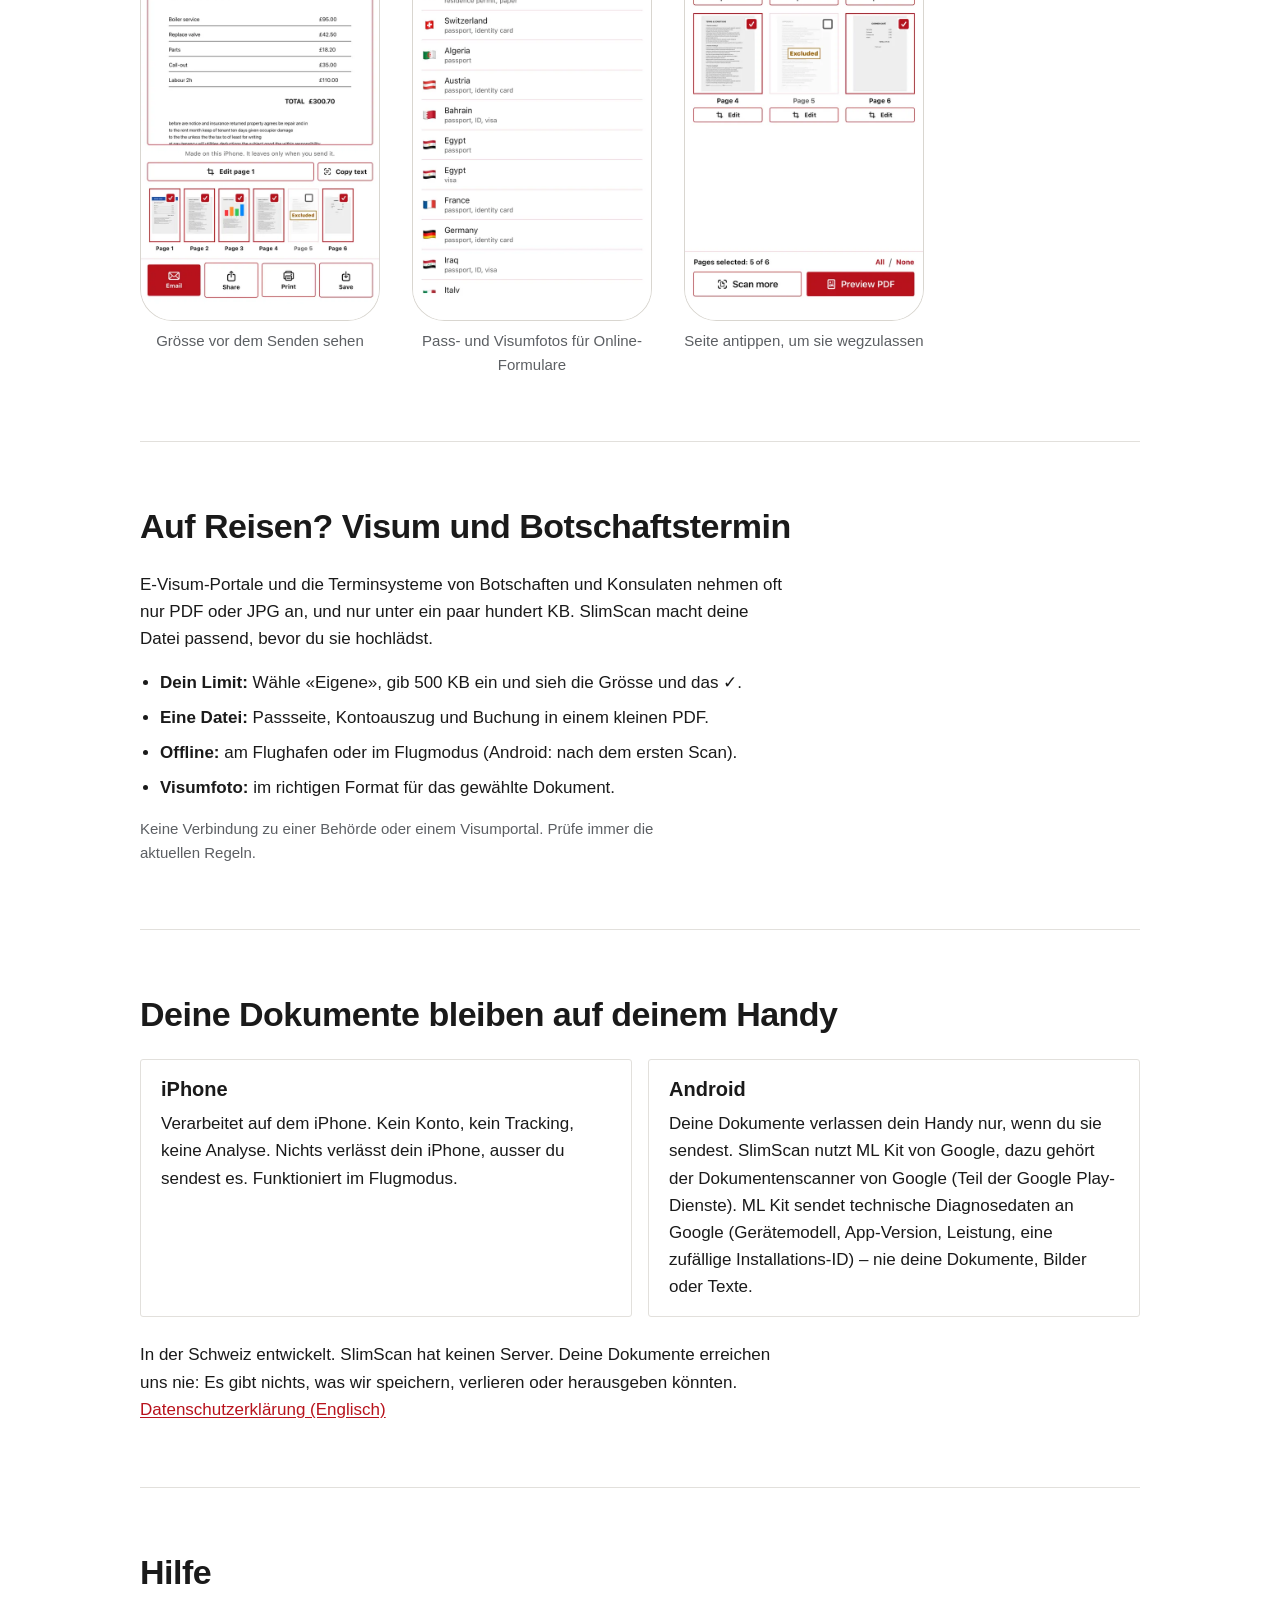
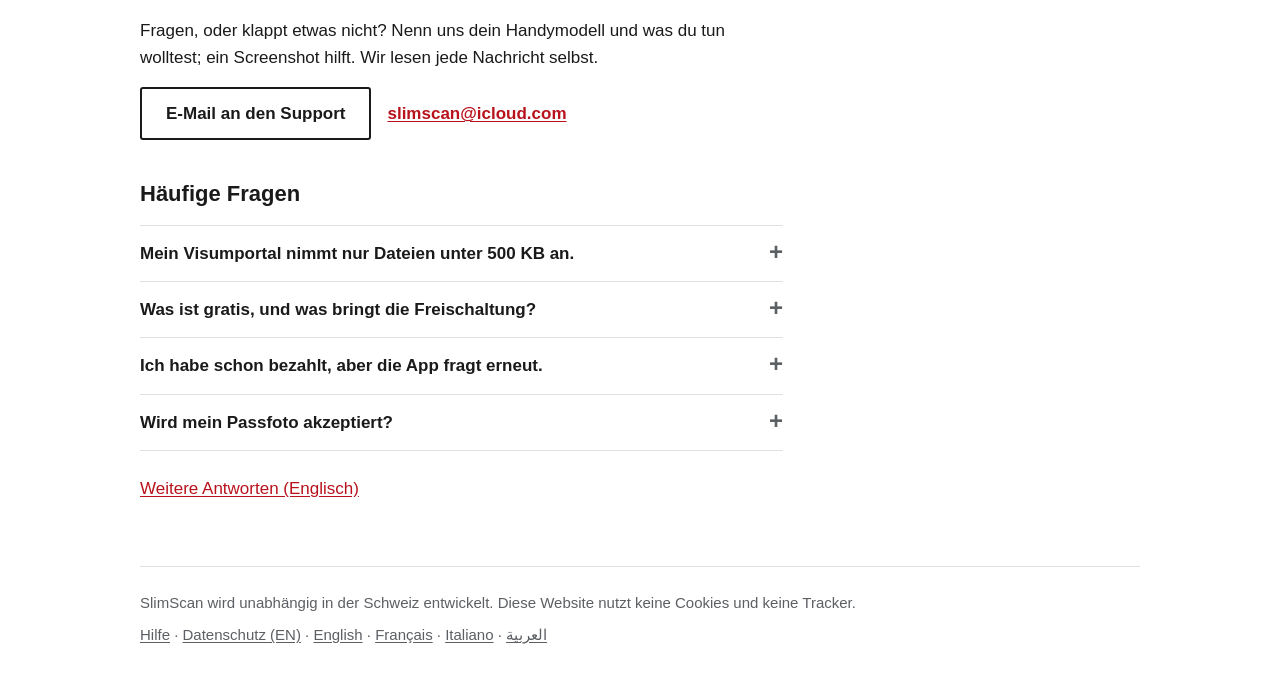
==== commit b2826002: "Site: Arabic home page (RTL, no Swiss cross as in the app), linked from all pages and the sitemap; C" ====
--- a/de/index.html
+++ b/de/index.html
@@ -11,6 +11,7 @@
 <link rel="alternate" hreflang="de" href="https://chager5000.github.io/SlimScan-support/de/">
 <link rel="alternate" hreflang="fr" href="https://chager5000.github.io/SlimScan-support/fr/">
 <link rel="alternate" hreflang="it" href="https://chager5000.github.io/SlimScan-support/it/">
+<link rel="alternate" hreflang="ar" href="https://chager5000.github.io/SlimScan-support/ar/">
 <link rel="alternate" hreflang="x-default" href="https://chager5000.github.io/SlimScan-support/">
 <meta name="apple-itunes-app" content="app-id=6815830299">
 <meta property="og:type" content="website">
@@ -42,6 +43,7 @@
       <a href="../de/" hreflang="de" lang="de" title="Deutsch" aria-current="true">DE</a>
       <a href="../fr/" hreflang="fr" lang="fr" title="Français">FR</a>
       <a href="../it/" hreflang="it" lang="it" title="Italiano">IT</a>
+      <a href="../ar/" hreflang="ar" lang="ar" title="العربية">عربي</a>
     </div>
   </header>
 
@@ -161,7 +163,7 @@
 
   <footer>
     <p>SlimScan wird unabhängig in der Schweiz entwickelt. Diese Website nutzt keine Cookies und keine Tracker.</p>
-    <p><a href="#support">Hilfe</a> · <a href="../privacy.html" hreflang="en">Datenschutz (EN)</a> · <a href="../" hreflang="en" lang="en">English</a> · <a href="../fr/" hreflang="fr" lang="fr">Français</a> · <a href="../it/" hreflang="it" lang="it">Italiano</a></p>
+    <p><a href="#support">Hilfe</a> · <a href="../privacy.html" hreflang="en">Datenschutz (EN)</a> · <a href="../" hreflang="en" lang="en">English</a> · <a href="../fr/" hreflang="fr" lang="fr">Français</a> · <a href="../it/" hreflang="it" lang="it">Italiano</a> · <a href="../ar/" hreflang="ar" lang="ar">العربية</a></p>
   </footer>
 </div>
 </body>
--- a/style.css
+++ b/style.css
@@ -50,14 +50,14 @@
 
 .skip {
   position: absolute;
-  left: -9999px;
+  inset-inline-start: -9999px;
   top: 8px;
   z-index: 10;
   padding: 8px 16px;
   background: var(--bg);
   color: var(--text);
 }
-.skip:focus { left: 16px; outline: 3px solid var(--accent); }
+.skip:focus { inset-inline-start: 16px; outline: 3px solid var(--accent); }
 
 h1, h2, .eyebrow { text-wrap: balance; }
 
@@ -85,7 +85,7 @@
 
 .cross { width: 28px; height: 28px; flex: none; display: block; }
 
-.top nav { margin-left: auto; display: flex; gap: 20px; }
+.top nav { margin-inline-start: auto; display: flex; gap: 20px; }
 
 .top nav a {
   display: inline-flex;
@@ -233,7 +233,7 @@
 /* Privacy */
 /* Travel */
 .intro { margin: 0 0 16px; max-width: 68ch; }
-.ticks { margin: 0 0 16px; padding-left: 20px; max-width: 68ch; }
+.ticks { margin: 0 0 16px; padding-inline-start: 20px; max-width: 68ch; }
 .ticks li { margin-bottom: 8px; }
 #travel .fine { margin: 0; font-size: 15px; color: var(--muted); max-width: 68ch; }
 
@@ -277,7 +277,7 @@
 .doc h2 { margin: 40px 0 16px; padding-top: 24px; border-top: 1px solid var(--line); }
 .doc h3 { margin-top: 24px; }
 .doc .dek { color: var(--muted); font-size: 15px; margin: 0 0 24px; }
-.doc ul { padding-left: 24px; }
+.doc ul { padding-inline-start: 24px; }
 .doc li { margin-bottom: 4px; }
 
 .summary { border: 1px solid var(--line); border-radius: 3px; padding: 16px 20px; }
@@ -330,8 +330,10 @@
 @media (max-width: 440px) {
   .wrap { padding: 0 16px; }
   .screens { margin: 24px -16px 0; padding: 0 16px 8px; }
-  .top nav { margin-left: 0; order: 3; width: 100%; }
-  .langs { margin-left: auto; }
+  .top nav { margin-inline-start: 0; order: 3; width: 100%; }
+  .langs { margin-inline-start: auto; }
+  .top { column-gap: 12px; }
+  .langs a { min-width: 36px; padding: 0 4px; } /* five languages fit beside the brand down to 360px */
   .btn { width: 100%; }
   .lead { font-size: 18px; }
   .hero-shot .shot { max-width: 200px; }
@@ -340,3 +342,7 @@
 @media (prefers-reduced-motion: no-preference) {
   html { scroll-behavior: smooth; }
 }
+
+/* Arabic (right to left): letter-spacing breaks joined Arabic letters. */
+/* !important: must also beat more specific rules such as .langs a. */
+[dir="rtl"] *, [lang="ar"] { letter-spacing: 0 !important; }
